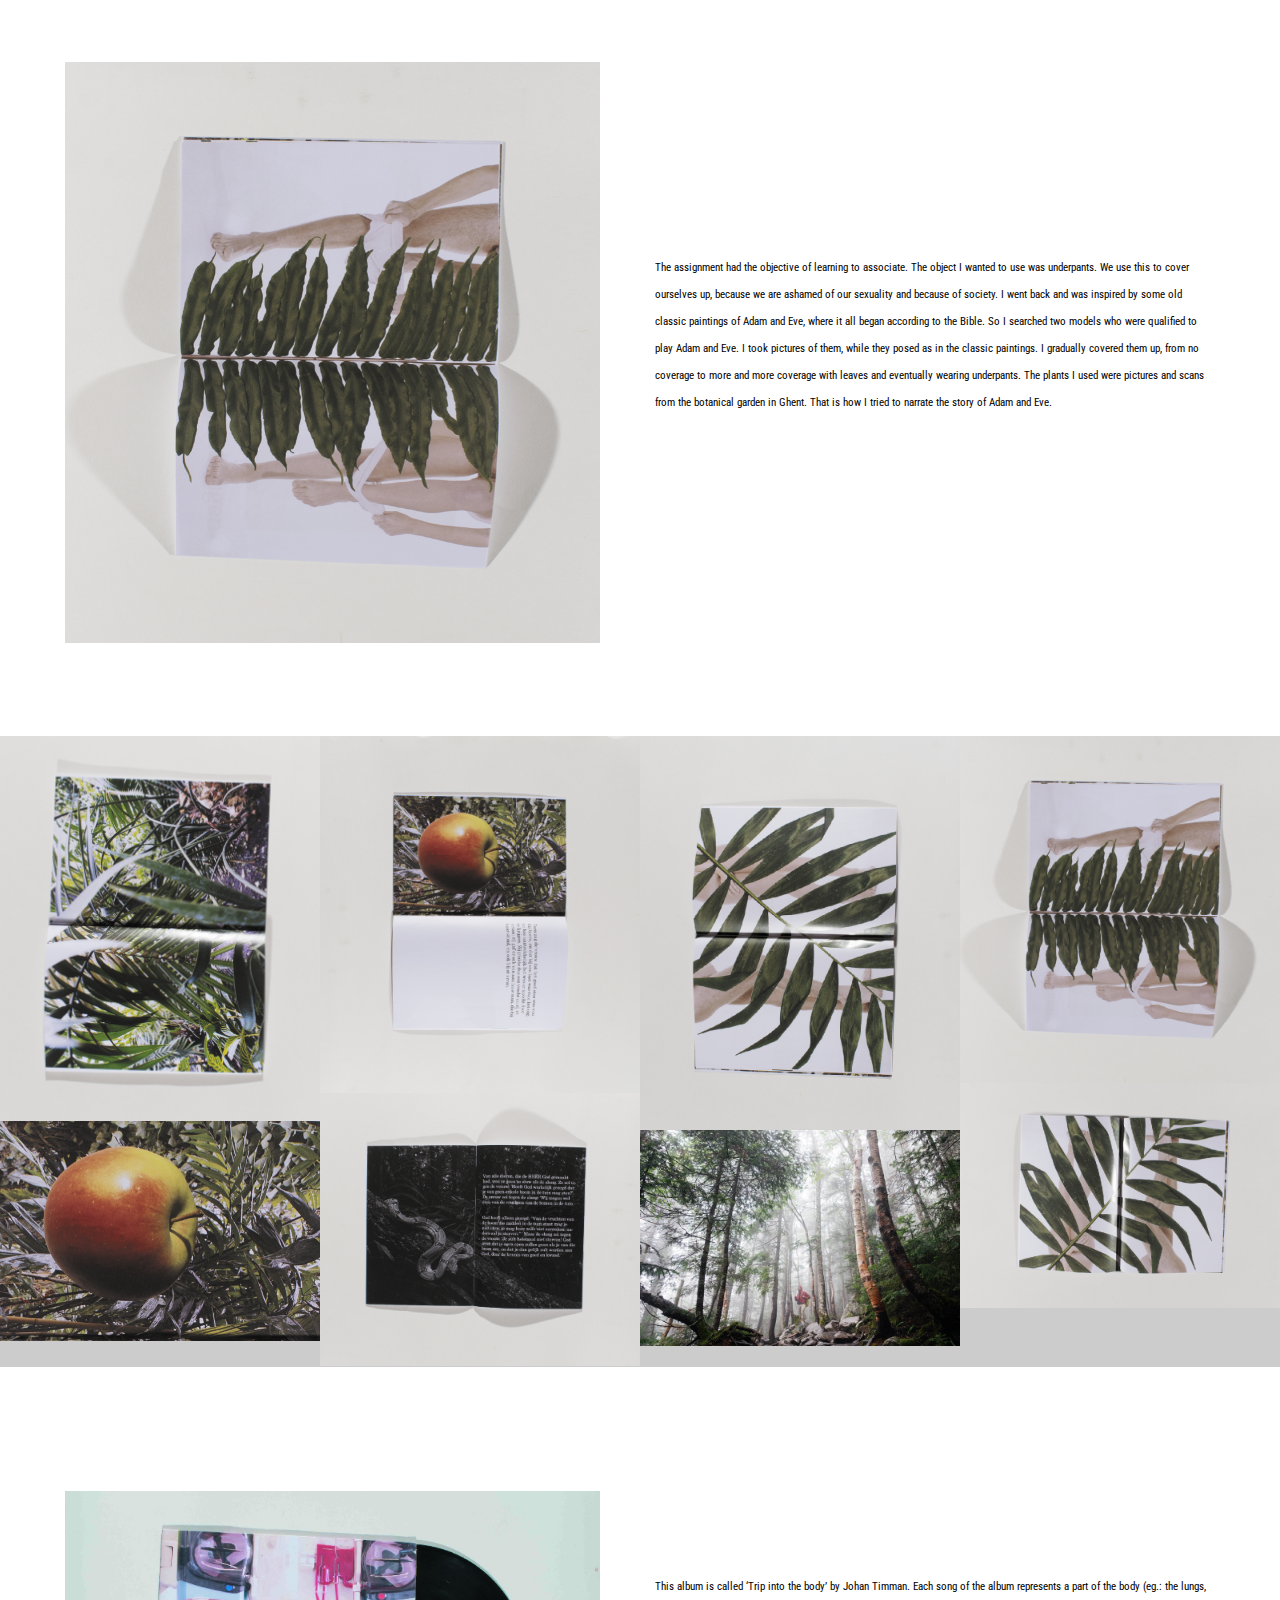
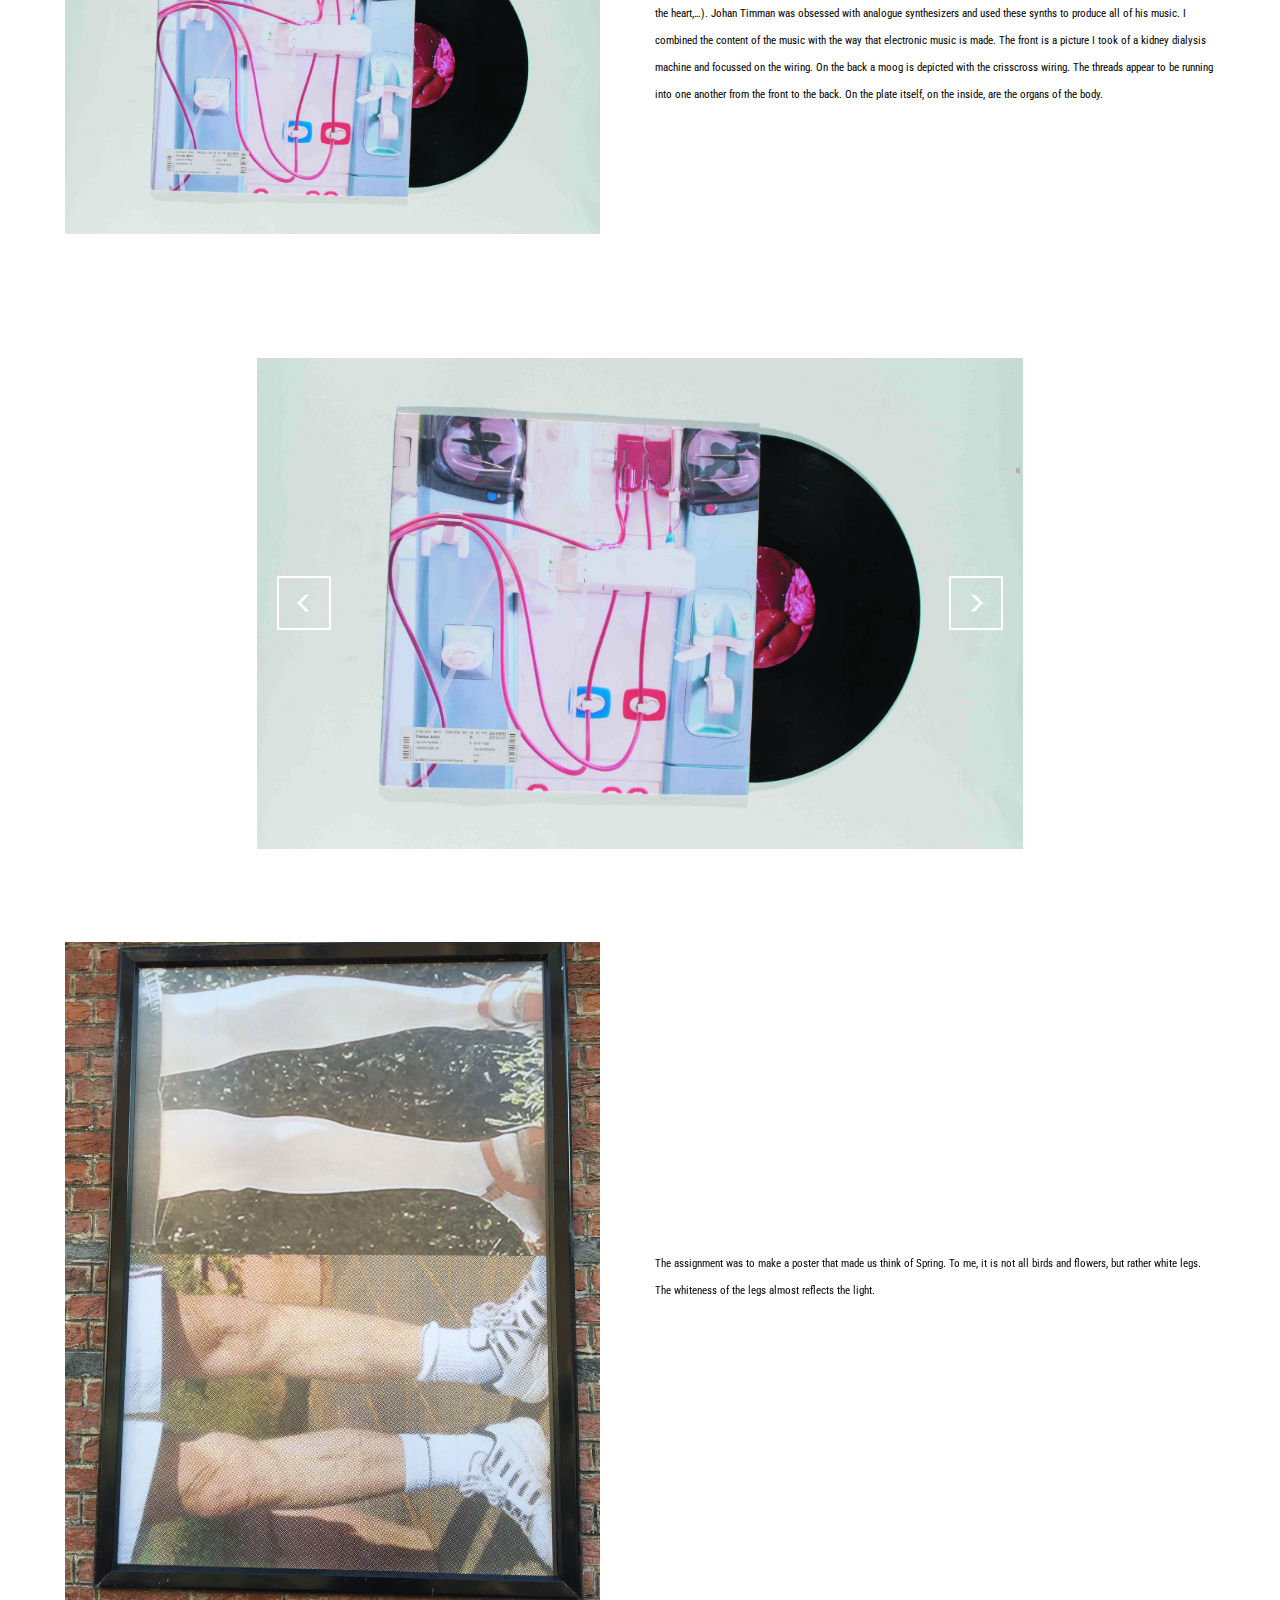
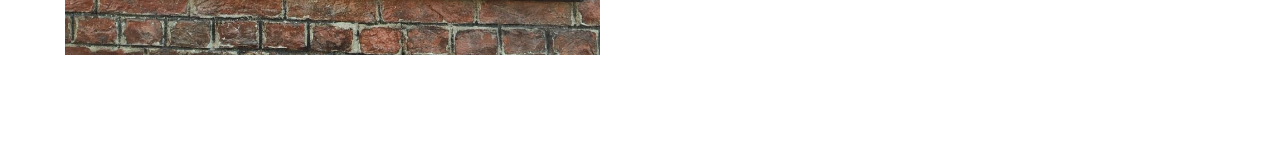
==== page1.html @ 376fec21 "create github pages" ====
<!DOCTYPE html>
<html >
<head>
  <!-- Site made with Mobirise Website Builder v4.7.1, https://mobirise.com -->
  <meta charset="UTF-8">
  <meta http-equiv="X-UA-Compatible" content="IE=edge">
  <meta name="generator" content="Mobirise v4.7.1, mobirise.com">
  <meta name="viewport" content="width=device-width, initial-scale=1, minimum-scale=1">
  <link rel="shortcut icon" href="assets/images/logo.png" type="image/x-icon">
  <meta name="description" content="">
  
  <link rel="stylesheet" href="https://fonts.googleapis.com/css?family=Roboto:700,400&subset=cyrillic,latin,greek,vietnamese">
  <link rel="stylesheet" href="assets/bootstrap/css/bootstrap.min.css">
  <link rel="stylesheet" href="assets/mobirise/css/style.css">
  <link rel="stylesheet" href="assets/mobirise-gallery/style.css">
  <link rel="stylesheet" href="assets/mobirise-slider/style.css">
  <link rel="stylesheet" href="assets/mobirise/css/mbr-additional.css" type="text/css">
  
  
  
</head>
<body>
  <section class="mbr-section mbr-section--relative" id="msg-box4-6" data-rv-view="5" style="background-color: rgb(255, 255, 255);">
    
    <div class="mbr-section__container mbr-section__container--isolated container" style="padding-top: 62px; padding-bottom: 93px;">
        <div class="row">
            <div class="mbr-box mbr-box--fixed mbr-box--adapted">
                <div class="mbr-box__magnet mbr-box__magnet--top-right mbr-section__left col-sm-6 image-size" style="width: 50%;">
                    <figure class="mbr-figure mbr-figure--adapted mbr-figure--caption-inside-bottom mbr-figure--full-width"><img src="assets/images/boekjeplant-842x914-90.png" class="mbr-figure__img"></figure>
                </div>
                <div class="mbr-box__magnet mbr-class-mbr-box__magnet--center-left col-sm-6 content-size mbr-section__right">
                    
                    <div class="mbr-section__container mbr-section__container--middle">
                        <div class="mbr-article mbr-article--auto-align mbr-article--wysiwyg">The assignment had the objective of learning to associate. The object I wanted to use was underpants. We use this to cover ourselves up, because we are ashamed of our sexuality and because of society. I went back and was inspired by some old classic paintings of Adam and Eve, where it all began according to the Bible. So I searched two models who were qualified to play Adam and Eve. I took pictures of them, while they posed as in the classic paintings. I gradually covered them up, from no coverage to more and more coverage with leaves and eventually wearing underpants. The plants I used were pictures and scans from the botanical garden in Ghent. That is how I tried to narrate the story of Adam and Eve.</div>
                    </div>
                    
                </div>
                
            </div>
        </div>
    </div>
</section>

<section class="engine"><a href="https://mobirise.ws/i">build your own website</a></section><section class="mbr-gallery mbr-section mbr-section--no-padding" id="gallery1-7" data-rv-view="8" style="background-color: rgb(204, 204, 204);">
    <!-- Gallery -->
    <div class=" mbr-gallery-layout-default">
        <div>
            <div class="row mbr-gallery-row no-gutter">

                <div class="col-lg-3 col-md-4 col-sm-6 col-xs-12 mbr-gallery-item">

                     

                    <a href="#lb-gallery1-7" data-slide-to="0" data-toggle="modal">
                        <img src="assets/images/boekje2-646x779-20-646x779-47.png">
                        <span class="icon glyphicon glyphicon-zoom-in"></span>
                    </a>
                </div><div class="col-lg-3 col-md-4 col-sm-6 col-xs-12 mbr-gallery-item">

                     

                    <a href="#lb-gallery1-7" data-slide-to="1" data-toggle="modal">
                        <img src="assets/images/boekje1-1070x1196-84-1070x1196-38.png">
                        <span class="icon glyphicon glyphicon-zoom-in"></span>
                    </a>
                </div><div class="col-lg-3 col-md-4 col-sm-6 col-xs-12 mbr-gallery-item">

                     

                    <a href="#lb-gallery1-7" data-slide-to="2" data-toggle="modal">
                        <img src="assets/images/boekje-908x1119-90-908x1119-96.png">
                        <span class="icon glyphicon glyphicon-zoom-in"></span>
                    </a>
                </div><div class="col-lg-3 col-md-4 col-sm-6 col-xs-12 mbr-gallery-item">

                     

                    <a href="#lb-gallery1-7" data-slide-to="3" data-toggle="modal">
                        <img src="assets/images/boekjeplant-842x914-43-842x914-99.png">
                        <span class="icon glyphicon glyphicon-zoom-in"></span>
                    </a>
                </div><div class="col-lg-3 col-md-4 col-sm-6 col-xs-12 mbr-gallery-item">

                     

                    <a href="#lb-gallery1-7" data-slide-to="4" data-toggle="modal">
                        <img src="assets/images/naakt-1109x782-52-1109x782-80.png">
                        <span class="icon glyphicon glyphicon-zoom-in"></span>
                    </a>
                </div><div class="col-lg-3 col-md-4 col-sm-6 col-xs-12 mbr-gallery-item">

                     

                    <a href="#lb-gallery1-7" data-slide-to="5" data-toggle="modal">
                        <img src="assets/images/slang-1419x1214-25-1419x1214-19.png">
                        <span class="icon glyphicon glyphicon-zoom-in"></span>
                    </a>
                </div><div class="col-lg-3 col-md-4 col-sm-6 col-xs-12 mbr-gallery-item">

                     

                    <a href="#lb-gallery1-7" data-slide-to="6" data-toggle="modal">
                        <img src="assets/images/apfle-563x387-76-563x387-8.png">
                        <span class="icon glyphicon glyphicon-zoom-in"></span>
                    </a>
                </div><div class="col-lg-3 col-md-4 col-sm-6 col-xs-12 mbr-gallery-item">

                     

                    <a href="#lb-gallery1-7" data-slide-to="7" data-toggle="modal">
                        <img src="assets/images/slide8-small.jpg">
                        <span class="icon glyphicon glyphicon-zoom-in"></span>
                    </a>
                </div>
            </div>
        </div>
        <div class="clearfix"></div>
    </div>

    <!-- Lightbox -->
    <div data-app-prevent-settings="" class="mbr-slider modal fade carousel slide" tabindex="-1" data-keyboard="true" data-interval="false" id="lb-gallery1-7">
        <div class="modal-dialog">
            <div class="modal-content">
                <div class="modal-body">
                    <ol class="carousel-indicators">
                        <li data-app-prevent-settings="" data-target="#lb-gallery1-7" data-slide-to="0"></li><li data-app-prevent-settings="" data-target="#lb-gallery1-7" data-slide-to="1"></li><li data-app-prevent-settings="" data-target="#lb-gallery1-7" data-slide-to="2"></li><li data-app-prevent-settings="" data-target="#lb-gallery1-7" data-slide-to="3"></li><li data-app-prevent-settings="" data-target="#lb-gallery1-7" data-slide-to="4"></li><li data-app-prevent-settings="" data-target="#lb-gallery1-7" data-slide-to="5"></li><li data-app-prevent-settings="" data-target="#lb-gallery1-7" data-slide-to="6"></li><li data-app-prevent-settings="" data-target="#lb-gallery1-7" class=" active" data-slide-to="7"></li>
                    </ol>
                    <div class="carousel-inner">
                        <div class="item">
                            <img src="assets/images/boekje2-646x779-20.png">
                        </div><div class="item">
                            <img src="assets/images/boekje1-1070x1196-84.png">
                        </div><div class="item">
                            <img src="assets/images/boekje-908x1119-90.png">
                        </div><div class="item">
                            <img src="assets/images/boekjeplant-842x914-43.png">
                        </div><div class="item">
                            <img src="assets/images/naakt-1109x782-52.png">
                        </div><div class="item">
                            <img src="assets/images/slang-1419x1214-25.png">
                        </div><div class="item">
                            <img src="assets/images/apfle-563x387-76.png">
                        </div><div class="item active">
                            <img src="assets/images/slide8.jpg">
                        </div>
                    </div>
                    <a class="left carousel-control" role="button" data-slide="prev" href="#lb-gallery1-7">
                        <span class="glyphicon glyphicon-menu-left" aria-hidden="true"></span>
                        <span class="sr-only">Previous</span>
                    </a>
                    <a class="right carousel-control" role="button" data-slide="next" href="#lb-gallery1-7">
                        <span class="glyphicon glyphicon-menu-right" aria-hidden="true"></span>
                        <span class="sr-only">Next</span>
                    </a>

                    <a class="close" href="#" role="button" data-dismiss="modal">
                        <span class="glyphicon glyphicon-remove" aria-hidden="true"></span>
                        <span class="sr-only">Close</span>
                    </a>
                </div>
            </div>
        </div>
    </div>
</section>

<section class="mbr-section mbr-section--relative" id="msg-box4-12" data-rv-view="43" style="background-color: rgb(255, 255, 255);">
    
    <div class="mbr-section__container mbr-section__container--isolated container" style="padding-top: 124px; padding-bottom: 124px;">
        <div class="row">
            <div class="mbr-box mbr-box--fixed mbr-box--adapted">
                <div class="mbr-box__magnet mbr-box__magnet--top-right mbr-section__left col-sm-6 image-size" style="width: 50%;">
                    <figure class="mbr-figure mbr-figure--adapted mbr-figure--caption-inside-bottom mbr-figure--full-width"><img src="assets/images/pltnhoes-vrkant-3996x2561-28.jpg" class="mbr-figure__img"></figure>
                </div>
                <div class="mbr-box__magnet mbr-class-mbr-box__magnet--center-left col-sm-6 content-size mbr-section__right">
                    
                    <div class="mbr-section__container mbr-section__container--middle">
                        <div class="mbr-article mbr-article--auto-align mbr-article--wysiwyg"><p>This album is called ‘Trip into the body’ by Johan Timman. Each song of the album represents a part of the body (eg.: the lungs, the heart,…). Johan Timman was obsessed with analogue synthesizers and used these synths to produce all of his music. I combined the content of the music with the way that electronic music is made. The front is a picture I took of a kidney dialysis machine and focussed on the wiring. On the back a moog is depicted with the crisscross wiring. The threads appear to be running into one another from the front to the back. On the plate itself, on the inside, are the organs of the body.</p></div>
                    </div>
                    
                </div>
                
            </div>
        </div>
    </div>
</section>

<section class="mbr-slider mbr-section mbr-section--no-padding carousel slide" data-ride="carousel" data-wrap="true" data-interval="5000" id="slider2-10" data-rv-view="46">
    <div class="mbr-section__container article-slider container">
        <div class=" col-sm-offset-2 col-sm-8">
            
            <div class="carousel-inner" role="listbox">
                <div class="mbr-box mbr-section mbr-section--relative mbr-section--fixed-size mbr-section--bg-adapted item dark center active">
                    <div class="mbr-box__magnet mbr-box__magnet--center-left">
                                            
                        <div>
                            <img src="assets/images/pltnhoes-vrkant-3996x2561-90.jpg">
                            <div class="row">
                                <div class=" col-md-offset-1 col-md-6">  

                                <div class="mbr-hero">
                                    

                                    
                                </div>
                                
                                </div>
                            </div>
                        </div>
                    </div>
                </div><div class="mbr-box mbr-section mbr-section--relative mbr-section--fixed-size mbr-section--bg-adapted item dark center">
                    <div class="mbr-box__magnet mbr-box__magnet--center-right">
                                            
                        <div>
                            <img src="assets/images/pltnhsachterkant-3375x2561-89.jpg">
                            <div class="row">
                                <div class=" col-md-6 col-md-offset-5">  

                                <div class="mbr-hero">
                                    

                                    
                                </div>
                                
                                </div>
                            </div>
                        </div>
                    </div>
                </div><div class="mbr-box mbr-section mbr-section--relative mbr-section--fixed-size mbr-section--bg-adapted item dark center">
                    <div class="mbr-box__magnet mbr-box__magnet--center-center">
                                            
                        <div>
                            <img src="assets/images/slide3.jpg">
                            <div class="row">
                                <div class=" col-md-8 col-md-offset-2">  

                                <div class="mbr-hero">
                                    <h1 class="mbr-hero__text">Slide 3</h1>

                                    <p class="mbr-hero__subtext">Choose from the large selection of latest pre-made blocks - jumbotrons, hero images, parallax scrolling, video backgrounds, hamburger menu, sticky header and more.</p>
                                </div>
                                <div class="mbr-buttons btn-inverse mbr-buttons--center"><a class="mbr-buttons__btn btn btn-lg btn-danger" href="https://mobirise.com">FOR WINDOWS</a> <a class="mbr-buttons__btn btn btn-lg btn-default" href="https://mobirise.com">FOR MAC</a></div>
                                </div>
                            </div>
                        </div>
                    </div>
                </div>
            </div>
            
            <a data-app-prevent-settings="" class="left carousel-control" role="button" data-slide="prev" href="#slider2-10">
                <span class="glyphicon glyphicon-menu-left" aria-hidden="true"></span>
                <span class="sr-only">Previous</span>
            </a>
            <a data-app-prevent-settings="" class="right carousel-control" role="button" data-slide="next" href="#slider2-10">
                <span class="glyphicon glyphicon-menu-right" aria-hidden="true"></span>
                <span class="sr-only">Next</span>
            </a>
        </div>
    </div>
</section>

<section class="mbr-section mbr-section--relative" id="msg-box4-13" data-rv-view="58" style="background-color: rgb(255, 255, 255);">
    
    <div class="mbr-section__container mbr-section__container--isolated container" style="padding-top: 93px; padding-bottom: 93px;">
        <div class="row">
            <div class="mbr-box mbr-box--fixed mbr-box--adapted">
                <div class="mbr-box__magnet mbr-box__magnet--top-right mbr-section__left col-sm-6 image-size" style="width: 50%;">
                    <figure class="mbr-figure mbr-figure--adapted mbr-figure--caption-inside-bottom mbr-figure--full-width"><img src="assets/images/poster-960x1280-83.jpg" class="mbr-figure__img"></figure>
                </div>
                <div class="mbr-box__magnet mbr-class-mbr-box__magnet--center-left col-sm-6 content-size mbr-section__right">
                    
                    <div class="mbr-section__container mbr-section__container--middle">
                        <div class="mbr-article mbr-article--auto-align mbr-article--wysiwyg"><p>The assignment was to make a poster that made us think of Spring. To me, it is not all birds and flowers, but rather white legs. The whiteness of the legs almost reflects the light.</p></div>
                    </div>
                    
                </div>
                
            </div>
        </div>
    </div>
</section>


  <script src="assets/web/assets/jquery/jquery.min.js"></script>
  <script src="assets/bootstrap/js/bootstrap.min.js"></script>
  <script src="assets/smooth-scroll/smooth-scroll.js"></script>
  <script src="assets/masonry/masonry.pkgd.min.js"></script>
  <script src="assets/imagesloaded/imagesloaded.pkgd.min.js"></script>
  <script src="assets/bootstrap-carousel-swipe/bootstrap-carousel-swipe.js"></script>
  <script src="assets/mobirise/js/script.js"></script>
  <script src="assets/mobirise-gallery/script.js"></script>
  
  
</body>
</html>
---- assets/mobirise/css/style.css ----
.engine {
	position: absolute;
	text-indent: -2400px;
	text-align: center;
	padding: 0;
	top: 0;
	left: -2400px;
}.is-builder .animated {
  -webkit-animation-name: none !important;
  animation-name: none !important;
}
html {
  position: relative;
  min-height: 100%;
}
.mbr-embedded-video {
  position: relative;
}
.mbr-background-video,
.mbr-background-video-preview {
  bottom: 0;
  left: 0;
  overflow: hidden;
  position: absolute;
  right: 0;
  top: 0;
}
.mbr-parallax-background,
.mbr-background {
  background-attachment: fixed !important;
  background-position: 50% 0;
  background-repeat: no-repeat;
  background-size: cover !important;
}
.mbr-hidden-scrollbar .mbr-parallax-background {
  background-size: auto 130%;
}
.mobile .mbr-parallax-background {
  background-attachment: scroll !important;
}
.mbr-background {
  background-attachment: scroll !important;
}
.mbr-navbar {
  position: relative;
  width: 100%;
}
.mbr-navbar:before {
  content: "";
  display: block;
}
.mbr-navbar__brand-link:after,
.mbr-navbar__brand-img {
  max-height: 74px;
  height: 100%;
}
.mbr-navbar:before,
.mbr-navbar__container {
  height: 98px;
}
.mbr-navbar--ss .mbr-navbar__brand-link:after,
.mbr-navbar--ss .mbr-navbar__brand-img {
  height: 74px;
}
.mbr-navbar--ss:before,
.mbr-navbar--ss .mbr-navbar__container {
  height: 98px;
}
.mbr-navbar--xs .mbr-navbar__brand-link:after,
.mbr-navbar--xs .mbr-navbar__brand-img {
  height: 32px;
}
.mbr-navbar--xs:before,
.mbr-navbar--xs .mbr-navbar__container {
  height: 56px;
}
.mbr-navbar--s .mbr-navbar__brand-link:after,
.mbr-navbar--s .mbr-navbar__brand-img {
  height: 48px;
}
.mbr-navbar--s:before,
.mbr-navbar--s .mbr-navbar__container {
  height: 72px;
}
.mbr-navbar--m .mbr-navbar__brand-link:after,
.mbr-navbar--m .mbr-navbar__brand-img {
  height: 64px;
}
.mbr-navbar--m:before,
.mbr-navbar--m .mbr-navbar__container {
  height: 88px;
}
.mbr-navbar--l .mbr-navbar__brand-link:after,
.mbr-navbar--l .mbr-navbar__brand-img {
  height: 96px;
}
.mbr-navbar--l:before,
.mbr-navbar--l .mbr-navbar__container {
  height: 120px;
}
.mbr-navbar--xl .mbr-navbar__brand-link:after,
.mbr-navbar--xl .mbr-navbar__brand-img {
  height: 128px;
}
.mbr-navbar--xl:before,
.mbr-navbar--xl .mbr-navbar__container {
  height: 152px;
}
.mbr-navbar--short .mbr-navbar__brand-link:after,
.mbr-navbar--short .mbr-navbar__brand-img {
  height: 40px;
}
.mbr-navbar--short .mbr-brand__logo .mbr-iconfont{
  font-size: 40px;
}
.mbr-navbar--short:before,
.mbr-navbar--short .mbr-navbar__container {
  height: 64px;
}
.mbr-navbar--short .mbr-navbar__container {
  padding: 12px 0;
}
@media (max-width: 767px) {
  .mbr-navbar--short .mbr-navbar__brand-link:after,
  .mbr-navbar--short .mbr-navbar__brand-img {
    height: 31px;
  }
  .mbr-navbar--short:before,
  .mbr-navbar--short .mbr-navbar__container {
    height: 45px;
  }
  .mbr-navbar--short .mbr-navbar__container {
    padding: 7px 0;
  }
}
.mbr-navbar__brand-img {
  position: relative;
}
.mbr-navbar__brand-img,
.mbr-navbar__container,
.mbr-navbar__section {
  -webkit-transition: all 300ms ease-in-out 0s;
  -o-transition: all 300ms ease-in-out 0s;
  transition: all 300ms ease-in-out 0s;
}
.mbr-navbar__section {
  background: #2c2c2c;
  height: auto;
  position: absolute;
  top: 0;
  width: 100%;
  z-index: 1000;
}
.mbr-navbar__container {
  display: table;
  padding: 12px 0;
  width: 100%;
}
.mbr-navbar__menu-box {
  display: table;
  width: 100%;
}
.mbr-navbar__menu-box--inline-left,
.mbr-navbar__menu-box--inline-center,
.mbr-navbar__menu-box--inline-right {
  display: block;
  text-align: left;
}
.mbr-navbar__menu-box--inline-center {
  text-align: center;
}
.mbr-navbar__menu-box--inline-right {
  text-align: right;
}
.mbr-navbar__column {
  display: table-cell;
  vertical-align: middle;
}
.mbr-navbar__column--xxs {
  width: 1%;
}
.mbr-navbar__column--xs {
  width: 10%;
}
.mbr-navbar__column--s {
  width: 20%;
}
.mbr-navbar__column--m {
  width: 30%;
}
.mbr-navbar__column--l {
  width: 40%;
}
.mbr-navbar__column--xl {
  width: 50%;
}
.mbr-navbar__menu-box--inline-left .mbr-navbar__column,
.mbr-navbar__menu-box--inline-center .mbr-navbar__column,
.mbr-navbar__menu-box--inline-right .mbr-navbar__column {
  display: inline-block;
}
.mbr-navbar__items {
  float: left;
  padding-left: 0px;
  position: relative;
  left: -20px;
}
.mbr-navbar__items--right {
  float: right;
  left: 0;
}
.float-left {
  float: left;
}
.mbr-navbar__item {
  display: block;
  float: left;
  position: relative;
}
.mbr-navbar__hamburger {
  display: none;
  margin-top: -11px;
  position: absolute;
  right: 0;
  top: 50%;
  z-index: 10000;
}
.mbr-navbar--collapsed .mbr-navbar__container {
  position: relative;
}
.mbr-navbar--collapsed .mbr-navbar__column {
  display: block;
  width: 100%;
}
.mbr-navbar--collapsed .mbr-navbar__items--right {
  padding-top: 13px;
}
.mbr-navbar--collapsed .mbr-navbar__menu {
  background: rgba(0, 0, 0, 0.9);
  display: none;
  height: 100%;
  left: 0;
  position: fixed;
  top: 0;
  width: 100%;
  z-index: 9999;
}
.mbr-navbar--collapsed .mbr-navbar__menu-box {
  display: table-cell;
  vertical-align: middle;
}
.mbr-navbar--collapsed .mbr-navbar__items {
  float: none;
}
.mbr-navbar--collapsed .mbr-navbar__item {
  float: none;
}
.mbr-navbar--collapsed .mbr-navbar__hamburger {
  display: block;
}
.mbr-navbar--collapsed.mbr-navbar--open .mbr-navbar__menu {
  display: table;
}
.mbr-navbar--collapsed.mbr-navbar--open:not(.mbr-navbar--sticky) .mbr-navbar__section {
  background: none;
  position: fixed;
}
.mbr-navbar--collapsed.mbr-navbar--open .mbr-navbar__brand {
  visibility: hidden;
}
.mbr-navbar--collapsed.mbr-navbar--sticky.mbr-navbar--open .mbr-navbar__brand {
  visibility: visible;
}
.mbr-navbar--collapsed.mbr-navbar--open .mbr-navbar__brand-img,
.mbr-navbar--collapsed.mbr-navbar--open .mbr-navbar__container {
  -webkit-transition: none;
  -o-transition: none;
  transition: none;
}
.mbr-navbar--freeze.mbr-navbar--collapsed.mbr-navbar--open .mbr-navbar__hamburger,
.mbr-navbar--freeze.mbr-navbar--collapsed.mbr-navbar--open .mbr-navbar__hamburger:hover {
  color: #fff !important;
}
.mbr-navbar--sticky .mbr-navbar__section {
  position: fixed;
}
.mbr-navbar--absolute {
  position: absolute;
}
/* fix for popup menu conflict */
@media (max-width: 480px) {
  .mbr-navbar--absolute.mbr-navbar[id^=menu-] {
    position: absolute;
  }
}
.mbr-navbar--transparent .mbr-navbar__section {
  background: none;
}
.mbr-navbar--stuck .mbr-navbar__section,
.mbr-navbar--relative .mbr-navbar__section {
  background: #2c2c2c;
}
@media (max-width: 991px) {
  .mbr-navbar--auto-collapse .mbr-navbar__container {
    position: relative;
  }
  .mbr-navbar--auto-collapse .mbr-navbar__column {
    display: block;
    width: 100%;
  }
  .mbr-navbar__column {
    max-height: 100vh;
    overflow-x: hidden;
    overflow-y:auto;
  }
  .mbr-navbar__column::-webkit-scrollbar {
    display:none;
  }
  .mbr-navbar--auto-collapse .mbr-navbar__items--right {
    padding-top: 13px;
  }
  .mbr-navbar--auto-collapse .mbr-navbar__menu {
    background: rgba(0, 0, 0, 0.9);
    display: none;
    height: 100%;
    left: 0;
    position: fixed;
    top: 0;
    width: 100%;
    z-index: 9999;
  }
  .mbr-navbar--auto-collapse .mbr-navbar__menu-box {
    display: table-cell;
    vertical-align: middle;
  }
  .mbr-navbar--auto-collapse .mbr-navbar__items {
    float: none;
  }
  .mbr-navbar--auto-collapse .mbr-navbar__item {
    float: none;
  }
  .mbr-navbar--auto-collapse .mbr-navbar__hamburger {
    display: block;
  }
  .mbr-navbar--auto-collapse.mbr-navbar--open .mbr-navbar__menu {
    display: table;
  }
  .mbr-navbar--auto-collapse.mbr-navbar--open:not(.mbr-navbar--sticky) .mbr-navbar__section {
    background: none;
    position: fixed;
  }
  .mbr-navbar--auto-collapse.mbr-navbar--open .mbr-navbar__brand {
    visibility: hidden;
  }
  .mbr-navbar--auto-collapse.mbr-navbar--sticky.mbr-navbar--open .mbr-navbar__brand {
    visibility: visible;
  }
  .mbr-navbar--auto-collapse.mbr-navbar--open .mbr-navbar__brand-img,
  .mbr-navbar--auto-collapse.mbr-navbar--open .mbr-navbar__container {
    -webkit-transition: none;
    -o-transition: none;
    transition: none;
  }
}
.mbr-after-navbar:before {
  content: "";
  display: block;
  height: 98px;
}
.mbr-hamburger {
  cursor: pointer;
  height: 23px;
  width: 30px;
}
.mbr-hamburger:focus {
  outline: none;
}
.mbr-hamburger__line,
.mbr-hamburger__line:before,
.mbr-hamburger__line:after {
  content: "";
  position: absolute;
  display: block;
  height: 1px;
  cursor: pointer;
}
.mbr-hamburger__line,
.mbr-hamburger__line:before,
.mbr-hamburger__line:after {
  width: 30px;
  border-bottom: 5px solid;
  top: 9px;
}
.mbr-hamburger__line:before {
  top: -9px;
}
.mbr-hamburger__line:after {
  top: 9px;
}
.mbr-hamburger__line,
.mbr-hamburger__line:before,
.mbr-hamburger__line:after {
  -webkit-transition: all 300ms ease-in-out;
  transition: all 300ms ease-in-out;
}
.mbr-hamburger--open .mbr-hamburger__line {
  border-color: transparent;
}
.mbr-hamburger--open .mbr-hamburger__line:before,
.mbr-hamburger--open .mbr-hamburger__line:after {
  top: 0;
}
.mbr-hamburger--open .mbr-hamburger__line:before {
  -ms-transform: rotate(45deg);
  -webkit-transform: rotate(45deg);
  transform: rotate(45deg);
}
.mbr-hamburger--open .mbr-hamburger__line:after {
  top: 10px;
  -ms-transform: translatey(-10px) rotate(-45deg);
  -webkit-transform: translatey(-10px) rotate(-45deg);
  transform: translatey(-10px) rotate(-45deg);
}
@media (max-width: 767px) {
  .mbr-hamburger {
    height: 23px;
    width: 27px;
  }
  .mbr-hamburger__line,
  .mbr-hamburger__line:before,
  .mbr-hamburger__line:after {
    width: 27px;
    border-bottom: 4px solid;
    top: 9px;
  }
  .mbr-hamburger__line:before {
    top: -9px;
  }
  .mbr-hamburger__line:after {
    top: 9px;
  }
}

.navbar-dropdown .hamburger-icon {
  content: "";
  width: 16px;
  -webkit-box-shadow: 0 -6px 0 1px,0 0 0 1px,0 6px 0 1px;
  -moz-box-shadow: 0 -6px 0 1px,0 0 0 1px,0 6px 0 1px;
  box-shadow: 0 -6px 0 1px,0 0 0 1px,0 6px 0 1px;
}

.mbr-brand {
  display: block;
  float: left;
  position: relative;
}
.mbr-brand,
.mbr-brand:hover {
  text-decoration: none;
}
.mbr-brand__name {
  display: block;
  font-weight: bold;
  margin-top: 5px;
  text-align: center;
}
.mbr-brand__name,
.mbr-brand__name:hover {
  text-decoration: none;
}
.mbr-brand--inline {
  display: table;
}
.mbr-brand--inline:after {
  content: "";
  display: table-cell;
  width: 1px;
}
.mbr-brand--inline .mbr-brand__logo,
.mbr-brand--inline .mbr-brand__name {
  display: table-cell;
  vertical-align: middle;
}
.mbr-brand--inline .mbr-brand__logo {
  padding-right: 10px;
}
.mbr-brand--inline .mbr-brand__name {
  margin: 0;
  text-align: left;
}
.mbr-form {
  display: table;
  margin-top: -13px;
  position: relative;
  top: 14px;
  width: 100%;
}
.mbr-form__left,
.mbr-form__right {
  display: table-cell;
  vertical-align: top;
}
.mbr-form__left {
  padding-right: 3px;
}
.mbr-form__right {
  width: 1px;
}
@media (max-width: 530px) {
  .mbr-form {
    display: block;
    margin-top: -27px;
    position: relative;
    top: 26px;
  }
  .mbr-form__left,
  .mbr-form__right {
    display: block;
  }
  .mbr-form__left {
    margin-bottom: 12px;
    padding-right: 0;
  }
  .mbr-form__right {
    width: 100%;
  }
}
.mbr-section {
  padding: 0 20px;
}
.mbr-section--no-padding {
  padding: 0;
}
.mbr-section--relative {
  position: relative;
}
.mbr-section--fixed-size {
  overflow: hidden;
}
.mbr-section--full-height {
  height: 100vh;
}
.mbr-section--full-height.mbr-after-navbar:before {
  display: none;
}
.mbr-section--bg-adapted {
  background-attachment: scroll;
  background-position: 50% 0;
  background-repeat: no-repeat;
  background-size: cover;
}
.mbr-section--gray {
  background-color: #444444;
}
.mbr-section--light-gray {
  background-color: #f0f0f0;
}
.mbr-section--dark-gray {
  background-color: #3c3c3c;
}
.mbr-section__container {
  padding: 0;
  position: relative;
  z-index: 3;
}
.mbr-section__container--center {
  text-align: center;
}
.mbr-section__container--std-padding {
  padding: 93px 0;
}
.mbr-section__container--std-top-padding {
  padding-top: 93px;
}
.mbr-section__container--std-bot-padding {
  padding-bottom: 93px;
}
.mbr-section__container--sm-padding {
  padding: 41px 0;
}
.mbr-section__container--sm-top-padding {
  padding-top: 41px;
}
.mbr-section__container--sm-bot-padding {
  padding-bottom: 41px;
}
.mbr-section__container--isolated {
  padding-bottom: 93px;
  padding-top: 93px;
}
.mbr-section__container--first {
  padding-top: 93px;
  padding-bottom: 41px;
}
.mbr-section__container--middle {
  padding-bottom: 41px;
}
.mbr-section__container--last {
  padding-bottom: 93px;
}
.mbr-section__row {
  margin-left: -24px;
  margin-right: -24px;
}
.mbr-section__col {
  overflow: hidden;
  padding-left: 24px;
  padding-right: 24px;
}
.mbr-section__left {
  padding-right: 40px;
}
.mbr-section__right {
  padding-left: 15px;
}
.mbr-section__header {
  line-height: 1.5em;
  margin: -10px 0 0;
  text-align: center;
}
@media (min-width: 768px) {
  .mbr-section--short-paddings .mbr-section__container--std-padding {
    padding: 59px 0;
  }
  .mbr-section--short-paddings .mbr-section__container--std-top-padding {
    padding-top: 59px;
  }
  .mbr-section--short-paddings .mbr-section__container--std-bot-padding {
    padding-bottom: 59px;
  }
  .mbr-section--short-paddings .mbr-section__container--sm-padding {
    padding: 41px 0;
  }
  .mbr-section--short-paddings .mbr-section__container--sm-top-padding {
    padding-top: 41px;
  }
  .mbr-section--short-paddings .mbr-section__container--sm-bot-padding {
    padding-bottom: 41px;
  }
  .mbr-section--short-paddings .mbr-section__container--isolated {
    padding-bottom: 59px;
    padding-top: 59px;
  }
  .mbr-section--short-paddings .mbr-section__container--first {
    padding-top: 59px;
    padding-bottom: 41px;
  }
  .mbr-section--short-paddings .mbr-section__container--middle {
    padding-bottom: 41px;
  }
  .mbr-section--short-paddings .mbr-section__container--last {
    padding-bottom: 59px;
  }
}
@media (max-width: 767px) {
  .mbr-section__left {
    padding-right: 15px;
  }
  .mbr-section__right {
    padding-left: 15px;
    padding-top: 51px;
  }
}
.mbr-arrow {
  bottom: 71px;
  left: 0;
  line-height: 1px;
  padding: 0 20px;
  position: absolute;
  width: 100%;
  z-index: 3;
}
.mbr-arrow__link {
  display: inline-block;
  font-size: 26px;
}
.mbr-arrow__link,
.mbr-arrow__link:hover,
.mbr-arrow__link:focus {
  color: #fff;
}
.mbr-arrow--floating .mbr-arrow__link {
  -webkit-animation: floating-arrow 1.6s infinite ease-in-out 0s;
  -o-animation: floating-arrow 1.6s infinite ease-in-out 0s;
  animation: floating-arrow 1.6s infinite ease-in-out 0s;
}
@-webkit-keyframes floating-arrow {
  from {
    -webkit-transform: translateY(0);
    transform: translateY(0);
  }
  65% {
    -webkit-transform: translateY(11px);
    transform: translateY(11px);
  }
  to {
    -webkit-transform: translateY(0);
    transform: translateY(0);
  }
}
@-o-keyframes floating-arrow {
  from {
    -webkit-transform: translateY(0);
    transform: translateY(0);
  }
  65% {
    -webkit-transform: translateY(11px);
    transform: translateY(11px);
  }
  to {
    -webkit-transform: translateY(0);
    transform: translateY(0);
  }
}
@keyframes floating-arrow {
  from {
    -webkit-transform: translateY(0);
    transform: translateY(0);
  }
  65% {
    -webkit-transform: translateY(11px);
    transform: translateY(11px);
  }
  to {
    -webkit-transform: translateY(0);
    transform: translateY(0);
  }
}
.mbr-arrow--dark .mbr-arrow__link,
.mbr-arrow--dark .mbr-arrow__link:hover,
.mbr-arrow--dark .mbr-arrow__link:focus {
  color: #252525;
}
@media (max-width: 767px) {
  .mbr-arrow {
    bottom: 41px;
  }
}
@media (max-width: 320px) {
  .mbr-arrow {
    bottom: 21px;
    text-align: center;
  }
}
@media all and (device-width: 320px) and (device-height: 568px) and (orientation: portrait) {
  .mbr-arrow {
    bottom: 31px;
  }
}
.mbr-box {
  display: table;
  width: 100%;
}
.mbr-box--fixed {
  table-layout: fixed;
}
.mbr-box--stretched {
  height: 100%;
}
.mbr-box__magnet {
  display: table-cell;
  float: none;
  height: 100%;
  margin-bottom: 0;
  margin-top: 0;
  text-align: center;
  vertical-align: middle;
}
.mbr-box__magnet--sm-padding {
  padding: 41px 0;
}
.mbr-box__magnet--top-left,
.mbr-box__magnet--top-center,
.mbr-box__magnet--top-right {
  vertical-align: top;
}
.mbr-box__magnet--bottom-left,
.mbr-box__magnet--bottom-center,
.mbr-box__magnet--bottom-right {
  vertical-align: bottom;
}
.mbr-box__magnet--top-left,
.mbr-box__magnet--center-left,
.mbr-box__magnet--bottom-left {
  text-align: left;
}
.mbr-box__magnet--top-right,
.mbr-box__magnet--center-right,
.mbr-box__magnet--bottom-right {
  text-align: right;
}
.mbr-box__container {
  height: 50%;
}
@media (max-width: 767px) {
  .mbr-box__container {
    height: 100%;
  }
  .mbr-box--adapted {
    display: block;
  }
  .mbr-box--adapted > .mbr-box__magnet {
    display: block;
    height: auto;
  }
}
.mbr-overlay {
  background: #222;
  bottom: 0;
  left: 0;
  position: absolute;
  right: 0;
  top: 0;
  z-index: 2;
}
.mbr-google-map__marker {
  color: #252525;
  display: none;
  margin: 0;
}
.mbr-google-map--loaded .mbr-google-map__marker {
  display: block;
}
.mbr-hero {
  color: #fff;
  position: relative;
}
.mbr-hero__text {
  font-size: 46px;
  font-weight: bold;
  left: -2px;
  letter-spacing: 2px;
  line-height: 50px;
  margin: -18px 0 1px 0;
  padding-bottom: 41px;
  position: relative;
  top: 8px;
}
.mbr-hero__subtext {
  font-size: 21px;
  line-height: 29px;
  margin: -32px 0 3px 0;
  padding: 0 0 41px 0;
  position: relative;
  top: 6px;
}
.mbr-figure {
  display: inline-block;
  /*line-height: 1px;*/
  margin: 0;
  max-width: 100%;
  overflow: hidden;
  position: relative;
}
.mbr-figure--no-bg {
  background: none;
}
.mbr-figure--full-width {
  display: block;
  width: 100%;
}
.mbr-figure.mbr-after-navbar:before {
  display: none;
}
.mbr-figure--full-width iframe,
.mbr-figure--full-width .mbr-figure__img,
.mbr-figure--full-width .mbr-figure__map {
  width: 100%;
}
.mbr-figure iframe,
.mbr-figure__img,
.mbr-figure__map {
  max-width: 100%;
}
@-webkit-keyframes mapCircleLoading {
  from {
    -webkit-transform: rotate(0deg);
  }
  to {
    -webkit-transform: rotate(359deg);
  }
}
@keyframes mapCircleLoading {
  from {
    transform: rotate(0deg);
  }
  to {
    transform: rotate(359deg);
  }
}
.mbr-figure__map {
  height: 400px;
  position: relative;
}
.mbr-figure__map--short {
  height: 300px;
}
.mbr-figure__map iframe {
  height: 100%;
  width: 100%;
}
.mbr-figure__map [data-state-details] {
  color: #6b6763;
  font-family: "Roboto", Helvetica, Arial, sans-serif;
  height: 1.5em;
  margin-top: -0.75em;
  padding-left: 20px;
  padding-right: 20px;
  position: absolute;
  text-align: center;
  top: 50%;
  width: 100%;
}
.mbr-figure__map[data-state] {
  background: #e9e5dc;
}
.mbr-figure__map[data-state="loading"] [data-state-details] {
  display: none;
}
.mbr-figure__map[data-state="loading"]::after {
  content: "";
  -webkit-animation: mapCircleLoading .6s infinite linear;
  animation: mapCircleLoading .6s infinite linear;
  border-radius: 50%;
  border: 6px rgba(255, 255, 255, 0.35) solid;
  border-top-color: #fff;
  height: 40px;
  left: 50%;
  margin-left: -20px;
  margin-top: -20px;
  position: absolute;
  top: 50%;
  width: 40px;
}
.mbr-figure__caption {
  background: rgba(0, 0, 0, 0.5);
  bottom: 0;
  color: #fff;
  display: block;
  font-size: 17px;
  left: 0;
  line-height: 1.3em;
  min-height: 53px;
  padding: 17px 20px;
  position: absolute;
  text-align: left;
  width: 100%;
}
.mbr-figure__caption--no-padding {
  padding: 17px 0;
}
.mbr-figure--wysiwyg .mbr-figure__caption a,
.mbr-figure--wysiwyg .mbr-figure__caption a:hover {
  color: inherit;
  text-decoration: underline;
}
.mbr-figure--caption-inside-top .mbr-figure__caption {
  bottom: auto;
  top: 0;
}
.mbr-figure--caption-outside-top .mbr-figure__caption,
.mbr-figure--caption-outside-bottom .mbr-figure__caption {
  background: none;
  position: relative;
}
.mbr-figure--no-bg.mbr-figure--caption-outside-top .mbr-figure__caption,
.mbr-figure--no-bg.mbr-figure--caption-outside-bottom .mbr-figure__caption {
  color: #252525;
}
.mbr-figure--no-bg.mbr-figure--caption-outside-top .mbr-figure__caption {
  margin-top: -3px;
  padding-top: 0;
}
.mbr-figure--no-bg.mbr-figure--caption-outside-bottom .mbr-figure__caption {
  margin-top: -2px;
  padding-bottom: 0;
  top: 2px;
}
.mbr-figure__caption--std-grid {
  background: none;
  z-index: 2;
  overflow: hidden;
}
.mbr-figure__caption--std-grid:before {
  bottom: 0;
  content: "";
  position: absolute;
  top: 0;
  width: 200%;
  z-index: -1;
  margin-left: -50%;
}
.mbr-figure--caption-inside-top .mbr-figure__caption--std-grid:before,
.mbr-figure--caption-inside-bottom .mbr-figure__caption--std-grid:before {
  background: rgba(0, 0, 0, 0.6);
}
.mbr-figure__caption-small {
  color: #ccc;
  display: block;
  font-size: 14px;
  line-height: 1.3em;
}
.mbr-figure--no-bg.mbr-figure--caption-outside-top .mbr-figure__caption-small,
.mbr-figure--no-bg.mbr-figure--caption-outside-bottom .mbr-figure__caption-small {
  color: #777;
}
@media (max-width: 767px) {
  .mbr-figure--adapted {
    display: block;
    width: 100%;
  }
  .mbr-figure--adapted iframe,
  .mbr-figure--adapted .mbr-figure__img,
  .mbr-figure--adapted .mbr-figure__map {
    width: 100%;
  }
  .mbr-figure--caption-inside-top .mbr-figure__caption,
  .mbr-figure--caption-inside-bottom .mbr-figure__caption {
    background: none;
    position: relative;
  }
  .mbr-figure--caption-inside-top .mbr-figure__caption--std-grid:before,
  .mbr-figure--caption-inside-bottom .mbr-figure__caption--std-grid:before {
    display: none;
  }
}
.mbr-reviews {
  list-style: none;
  margin: 0 -15px;
  padding: 3px 0 0 0;
}
.mbr-reviews__item {
  position: relative;
  margin-top: 39px;
}
.mbr-reviews__text {
  background: #fafafa;
  border-radius: 3px;
  border: 1px solid #ededed;
  color: #777;
  font-size: 16px;
  line-height: 26px;
  padding: 20px;
  position: relative;
}
.mbr-reviews__text:before {
  -webkit-transform: rotate(45deg);
  -ms-transform: rotate(45deg);
  -o-transform: rotate(45deg);
  transform: rotate(45deg);
  width: 14px;
  height: 14px;
  background-color: #fafafa;
  border-color: #ededed;
  border-style: none solid solid none;
  border-width: 0 1px 1px 0;
  bottom: -8px;
  content: "";
  display: block;
  left: 50px;
  position: absolute;
}
.mbr-reviews__p {
  margin: 0;
}
.mbr-reviews__author {
  margin-top: 30px;
  padding-left: 102px;
  position: relative;
}
.mbr-reviews__author--short {
  margin-top: 27px;
  padding-left: 32px;
}
.mbr-reviews__author-img {
  width: 50px;
  height: 50px;
  border-radius: 50%;
  left: 33px;
  position: absolute;
  top: 0;
}
.mbr-reviews__author-name {
  color: #777;
  font-size: 14px;
  font-weight: bold;
  position: relative;
  top: -3px;
}
.mbr-reviews__author-bio {
  color: #999;
  font-size: 12px;
}
@media (max-width: 767px) {
  .mbr-reviews__author {
    padding-bottom: 32px;
  }
  .mbr-reviews__author--short {
    padding-bottom: 1px;
  }
}
@media (min-width: 768px) and (max-width: 991px) {
  .mbr-reviews__item:nth-of-type(2n+1) {
    clear: left;
  }
}
@media (min-width: 992px) {
  .mbr-reviews__item:nth-of-type(3n+1) {
    clear: left;
  }
}
@media (max-width: 991px) {
  .mbr-header--reduce .mbr-header__text {
    padding-top: 1em;
    margin-top: -1em;
  }
}
.mbr-header {
  margin-top: -20px;
  padding: 0;
  position: relative;
  text-align: left;
  top: 10px;
}
.mbr-header--std-padding {
  padding-bottom: 41px;
}
.mbr-header--center {
  text-align: center;
}
.mbr-header__text {
  display: block;
  font-size: 25px;
  font-weight: bold;
  letter-spacing: 6px;
  line-height: 1.5em;
  margin: 0;
}
.mbr-header__subtext {
  color: #777;
  font-size: 14px;
  font-style: italic;
  letter-spacing: 1px;
  margin: 8px 0 7px 0;
}
.mbr-header--inline {
  margin-top: 0;
  padding: 41px 0 28px 0;
  top: 0;
}
.mbr-header--inline .mbr-header__text {
  letter-spacing: 4px;
  line-height: 1em;
  margin: 15px 0 0 0;
}
@media (max-width: 767px) {
  .mbr-header--inline {
    padding: 47px 0 38px 0;
  }
  .mbr-header--inline .mbr-header__text {
    display: block;
    margin: 0 0 38px 0;
  }
  .mbr-header--auto-align .mbr-header__text,
  .mbr-header--auto-align .mbr-header__subtext {
    left: 0;
    text-align: center !important;
  }
}
@media (min-width: 768px) {
  .mbr-header--reduce {
    margin-top: -5px;
    top: 2px;
  }
  .mbr-header--reduce .mbr-header__text {
    font-size: 16px;
    letter-spacing: 1px;
    line-height: 1.1em;
    padding-top: 0.4em;
    margin-top: -0.4em;
  }
}
.mbr-social-icons__icon {
  -webkit-transition: all 0.2s ease-in-out 0s;
  -o-transition: all 0.2s ease-in-out 0s;
  transition: all 0.2s ease-in-out 0s;
  color: #fff;
  cursor: pointer;
  display: inline-block;
  font-size: 29px;
  height: 56px;
  line-height: 61px;
  margin: 0 10px 13px 0;
  position: relative;
  text-align: center;
  width: 56px;
}
.mbr-social-icons__icon:hover {
  color: #fff;
}
.mbr-social-icons--style-1 .mbr-social-icons__icon:hover {
  background: #252525 !important;
}
.mbr-contacts {
  color: #9c9c9c;
  font-size: 14px;
  line-height: 1.7em;
  padding: 45px 0 46px;
}
.mbr-contacts__img {
  max-width: 100%;
  margin: 6px 0 5px 40px;
}
.mbr-contacts__img--left {
  margin-left: 0;
}
.mbr-contacts__text {
  margin: 0;
}
.mbr-contacts__header {
  color: #fff;
  font-size: 14px;
  letter-spacing: 1px;
  margin-bottom: 20px;
  margin-top: 3px;
}
.mbr-contacts__list {
  list-style: none;
  margin: 0;
  padding: 0;
}
@media (max-width: 767px) {
  .mbr-contacts__img {
    margin-bottom: 10px;
  }
  .mbr-contacts__header {
    margin-top: 20px;
    margin-bottom: 10px;
  }
  .mbr-contacts__column {
    margin-top: 37px;
  }
}
.mbr-footer {
  color: #9c9c9c;
  font-size: 13px;
  letter-spacing: 1px;
  line-height: 1.5em;
  padding: 37px 0 39px;
  word-spacing: 1px;
}
.mbr-footer__copyright {
  margin: 0;
}
.mbr-buttons {
  margin: -26px 0 13px 0;
  position: relative;
  text-align: left;
  top: 26px;
}
.mbr-buttons__btn,
.mbr-buttons__link {
  margin: 0 10px 13px 0;
}
.mbr-buttons__btn,
.mbr-buttons__link,
.mbr-buttons__btn:hover,
.mbr-buttons__link:hover {
  text-decoration: none;
}
.mbr-buttons--top {
  top: 44px;
  margin-top: -62px;
}
.mbr-buttons--no-offset {
  margin-top: 0;
  top: 0;
}
.mbr-buttons--only-links {
  left: -20px;
}
.mbr-buttons--center {
  left: 5px;
  text-align: center;
}
.mbr-buttons--center.mbr-buttons--only-links {
  left: 0;
}
.mbr-buttons--right {
  text-align: right;
}
.mbr-buttons--right .mbr-buttons__btn,
.mbr-buttons--right .mbr-buttons__link {
  margin: 0 0 13px 10px;
}
.mbr-buttons--right.mbr-buttons--only-links {
  left: 20px;
}
.mbr-buttons--activated {
  left: 5px;
  text-align: center;
}
.mbr-buttons--activated .mbr-buttons__btn,
.mbr-buttons--activated .mbr-buttons__link {
  margin-left: 0;
  margin-right: 0;
}
.mbr-buttons--activated .mbr-buttons__link {
  font-size: 25px;
  padding: 10px 30px 2px;
}
.mbr-buttons--activated .mbr-buttons__btn {
  font-size: 15px;
  margin-top: 9px;
  padding: 15px 30px;
}
.mbr-buttons--freeze.mbr-buttons--activated .mbr-buttons__link {
  font-size: 25px !important;
}
.mbr-buttons--freeze.mbr-buttons--activated .mbr-buttons__link,
.mbr-buttons--freeze.mbr-buttons--activated .mbr-buttons__link:hover {
  color: #fff !important;
}
.mbr-buttons--freeze.mbr-buttons--activated .mbr-buttons__btn {
  font-size: 15px !important;
}
@media (max-width: 991px) {
  .mbr-buttons {
    top: 0;
  }
  form:not(.mbr-form) .mbr-buttons {
    top: 26px;
  }
  .mbr-buttons:first-child {
    margin-top: 0;
  }
  .mbr-buttons--active {
    left: 5px;
    text-align: center;
  }
  .mbr-buttons--active .mbr-buttons__btn,
  .mbr-buttons--active .mbr-buttons__link {
    margin-left: 0;
    margin-right: 0;
  }
  .mbr-buttons--right.mbr-buttons--only-links {
    left: 0;
  }
  .mbr-buttons--active .mbr-buttons__link {
    font-size: 25px;
    padding: 10px 30px 2px;
  }
  .mbr-buttons--active .mbr-buttons__btn {
    font-size: 15px;
    margin-top: 9px;
    padding: 15px 30px;
  }
  .mbr-buttons--freeze.mbr-buttons--active .mbr-buttons__link {
    font-size: 25px !important;
  }
  .mbr-buttons--freeze.mbr-buttons--active .mbr-buttons__link,
  .mbr-buttons--freeze.mbr-buttons--active .mbr-buttons__link:hover {
    color: #fff !important;
  }
  .mbr-buttons--freeze.mbr-buttons--active .mbr-buttons__btn {
    font-size: 15px !important;
  }
}
@media (max-width: 767px) {
  .mbr-buttons--auto-align {
    left: 5px;
    margin-top: -26px;
    text-align: center;
    top: 26px;
  }
  .mbr-buttons--auto-align.mbr-buttons--only-links {
    left: 0;
  }
}
@media (max-width: 530px) {
  .mbr-buttons {
    left: 0;
  }
  .mbr-buttons__btn,
  .mbr-buttons__link,
  .mbr-buttons--right .mbr-buttons__btn,
  .mbr-buttons--right .mbr-buttons__link {
    display: inline-block;
    margin: 0 0 13px 0;
    text-align: center;
    width: 100%;
  }
  .mbr-buttons--activated .mbr-buttons__btn,
  .mbr-buttons--activated .mbr-buttons__link,
  .mbr-buttons--active .mbr-buttons__btn,
  .mbr-buttons--active .mbr-buttons__link {
    width: auto;
  }
  .mbr-buttons--activated .mbr-buttons__btn,
  .mbr-buttons--active .mbr-buttons__btn {
    margin-top: 9px;
  }
}
.mbr-article {
  color: #777;
  font-size: 17px;
  line-height: 27px;
  text-align: left;
  position: relative;
  margin-top: -21px;
  top: 14px;
}
.mbr-article--wysiwyg h1,
.mbr-article--wysiwyg h2,
.mbr-article--wysiwyg h3,
.mbr-article--wysiwyg h4,
.mbr-article--wysiwyg h5,
.mbr-article--wysiwyg h6 {
  color: #252525;
  display: block;
  font-weight: bold;
  line-height: 1.3em;
  text-align: left;
}
.mbr-article--wysiwyg h1 {
  font-size: 27px;
  letter-spacing: 3px;
}
.mbr-article--wysiwyg h2 {
  font-size: 23px;
  letter-spacing: 2px;
}
.mbr-article--wysiwyg h3 {
  font-size: 19px;
  letter-spacing: 1px;
}
.mbr-article--wysiwyg h4 {
  font-size: 14px;
}
.mbr-article--wysiwyg h5 {
  font-size: 11px;
}
.mbr-article--wysiwyg h6 {
  font-size: 10px;
}
.mbr-article--wysiwyg p,
.mbr-article--wysiwyg ul,
.mbr-article--wysiwyg ol,
.mbr-article--wysiwyg blockquote {
  margin: 0 0 10px 0;
}
.mbr-article--wysiwyg blockquote {
  font-size: 17px;
  border-color: #f97352;
}
@media (max-width: 767px) {
  .mbr-article--auto-align.mbr-article--wysiwyg p,
  .mbr-article--auto-align {
    text-align: left !important;
  }
}
.social-likes__counter {
  -webkit-transition: all 0.2s ease-in-out 0s;
  -o-transition: all 0.2s ease-in-out 0s;
  transition: all 0.2s ease-in-out 0s;
  background: #3c3c3c;
  border-radius: 23px;
  font-size: 12px;
  height: 23px;
  line-height: 24px;
  min-width: 23px;
  padding: 0 5px;
  position: absolute;
  right: -7px;
  text-align: center;
  top: -7px;
}
.social-likes__counter_empty {
  display: none;
}
.social-likes_style-1 .social-likes__icon:hover {
  background: #252525 !important;
}
.social-likes_style-1 .social-likes__icon:hover .social-likes__counter {
  background: #f97352;
}
.social-likes_style-2 .social-likes__icon {
  background: #252525;
}
.social-likes_style-2 .social-likes__counter {
  background: #f97352;
}
.social-likes_style-2 .social-likes__icon:hover .social-likes__counter {
  background: #3c3c3c;
}
.mbr-plan {
  padding-bottom: 41px;
  padding-left: 1px;
  padding-right: 0;
  position: relative;
}
.mbr-plan--first,
.mbr-plan:first-child {
  padding-left: 0;
}
.mbr-plan--last,
.mbr-plan:last-child {
  padding-bottom: 93px;
}
.mbr-plan__box {
  background: #fff;
}
.mbr-plan__header {
  background: #444;
  overflow: hidden;
  padding: 20px 15px;
  color: #fff;
}
.mbr-plan__number {
  border-bottom: 1px dotted #ddd;
  color: #333;
  font-size: 80px;
  line-height: 0;
  margin: 0px 10px;
  padding: 41px 0;
  text-align: center;
  margin-bottom: 41px;
}
.mbr-plan__details {
  padding-bottom: 41px;
}
.mbr-plan__details ul,
.mbr-plan__list {
  list-style: none;
  margin: 0;
  padding: 0;
}
.mbr-plan__details ul {
  text-align: center;
}
.mbr-plan__details li,
.mbr-plan__item {
  line-height: 40px;
  padding: 0 15px;
}
.mbr-plan__item {
  text-align: center;
}
.mbr-plan__buttons {
  overflow: hidden;
  padding: 0 15px 41px;
}
.mbr-plan--favorite {
  margin-right: -1px;
  margin-top: -30px;
  padding-left: 0;
  top: 15px;
  z-index: 5;
}
.mbr-plan--favorite .mbr-plan__number:before {
  content: "";
  display: block;
  height: 15px;
}
.mbr-plan--favorite .mbr-plan__box {
  padding-bottom: 15px;
  box-shadow: 0px 0px 20px 5px rgba(0, 0, 0, 0.1);
}
.mbr-plan--primary .mbr-plan__header {
  background: #4c6972;
}
.mbr-plan--success .mbr-plan__header {
  background: #7ac673;
}
.mbr-plan--info .mbr-plan__header {
  background: #27aae0;
}
.mbr-plan--warning .mbr-plan__header {
  background: #faaf40;
}
.mbr-plan--danger .mbr-plan__header {
  background: #f97352;
}
@media (max-width: 767px) {
  .mbr-plan,
  .mbr-plan--first,
  .mbr-plan:first-child {
    padding-left: 15px;
    padding-right: 15px;
  }
  .mbr-plan__number {
    font-size: 79px;
  }
  .mbr-plan__details {
    font-size: 17px;
  }
  .mbr-plan--favorite {
    margin: 0;
    top: 0;
  }
}
.mbr-number {
  display: inline-block;
  margin-top: -0.12em;
}
.mbr-number__num {
  display: inline-table;
  height: 1em;
}
.mbr-number__group {
  display: table-cell;
  font-weight: bold;
  position: relative;
  vertical-align: middle;
}
.mbr-number__left {
  display: none;
  font-size: 0.34em;
  line-height: 0;
  padding: 0px 5px;
  vertical-align: super;
}
.mbr-number__right {
  display: none;
  font-size: 0.25em;
  padding: 0px 5px;
  vertical-align: middle;
  white-space: nowrap;
}
.mbr-number__caption {
  display: block;
  font-size: 0.19em;
  line-height: 1em;
  opacity: 0.5;
  padding-top: 0.5em;
  text-align: center;
}
.mbr-number--price .mbr-number__value {
  padding-right: 0.28em;
}
.mbr-number--price .mbr-number__left {
  display: inline;
}
.mbr-number--short-price .mbr-number__left,
.mbr-number--short-price .mbr-number__right {
  display: inline;
}
.mbr-number--short-price .mbr-number__caption {
  display: none;
}
.mbr-number--inverse-price .mbr-number__group {
  top: 0.1em;
}
.mbr-number--inverse-price .mbr-number__left {
  display: none;
}
.mbr-number--inverse-price .mbr-number__value {
  padding-left: 0.28em;
}
.mbr-number--inverse-price .mbr-number__right {
  display: inline;
}


/* iconfont default styling */
/* for buttons */
.mbr-iconfont.mbr-iconfont-btn,
.mbr-buttons__btn .mbr-iconfont{ /* depricated, used only for compatibility */
  padding-right: 0.3em;
  font-size: 2em;
  line-height: 0.4em;
  vertical-align: text-bottom;
  position: relative;
  top: -0.1em;
  text-decoration:none;
}

/* menu links */
.mbr-iconfont.mbr-iconfont-btn-parent,
.mbr-buttons__link .mbr-iconfont{ /* depricated, used only for compatibility */
  padding-right: 0.3em;
  font-size: 1.5em;
  position: relative;
  top: -0.2em;
  vertical-align:middle
}

/* msg-box4 */
.mbr-iconfont.mbr-iconfont-msg-box4,
.mbr-iconfont.mbr-iconfont-msg-box5{
  font-size: 357px;
  text-decoration:none;
  color:#FFFFFF;
}


/*menu logo */
.mbr-iconfont.mbr-iconfont-menu,
.mbr-iconfont.mbr-iconfont-ext__menu{
  font-size: 74px;
  text-decoration:none;
  color:#FFFFFF;
}

/* contacts1 */
.mbr-iconfont.mbr-iconfont-contacts1{
  font-size: 119px;
  text-decoration:none;
  color:#9C9C9C;
}

.mbr-iconfont.mbr-iconfont-features1{
  font-size: 250px; /* ~ image.height */
  text-decoration:none;
}

@media (max-width: 768px) {
  .image-size{
    width: 100% !important;
  }
  .content-size{
    width: 100%;
  }
}
---- assets/mobirise-gallery/style.css ----
/*-------

   Gallery

-------*/
.mbr-gallery .mbr-gallery-item {
    position: relative;
    /*display: inline-block;*/
    padding-bottom: 30px;
}
.mbr-gallery .mbr-gallery-item > a {
    position: relative;
    display: block;
    background: #fff;
    outline: none;
}
.mbr-gallery .mbr-gallery-row {
    margin-bottom: -30px;
}
.mbr-gallery .mbr-gallery-item img {
    width: 100%;
    opacity: 1;
    -webkit-transition: .2s opacity ease-in-out;
    transition: .2s opacity ease-in-out;
}
.mbr-gallery .mbr-gallery-item > a:hover img {
    opacity: 0.9;
}
.mbr-gallery .mbr-gallery-item .icon {
    position: absolute;
    font-size: 30px;
    top: 50%;
    left: 50%;
    color: #fff;
    opacity: 0;
    -webkit-transform: translateX(-50%) translateY(-50%);
    transform: translateX(-50%) translateY(-50%);
    -webkit-transition: .2s opacity ease-in-out;
    transition: .2s opacity ease-in-out;
}
.mbr-gallery .mbr-gallery-item > a:hover .icon {
    opacity: 1;
}

/* remove spacing */
.mbr-gallery .mbr-gallery-row.no-gutter {
    margin: 0;
}
.mbr-gallery .mbr-gallery-row.no-gutter .mbr-gallery-item {
    padding: 0;
}

/* container */
.mbr-gallery .container.mbr-gallery-layout-default {
    padding: 93px 0;
}

/* fix horizontal scrollbar */
.mbr-gallery .mbr-gallery-layout-default,
.mbr-gallery .mbr-gallery-layout-article {
    overflow: hidden;
}

/* article layout */
.mbr-gallery .mbr-gallery-layout-article > div {
    padding-left: 0;
    padding-right: 0;
}


/* lightbox */
.mbr-gallery .modal {
    position: fixed;
    overflow: hidden;
    padding-right: 0 !important;
}
.mbr-gallery .modal-body {
    padding: 0;
}
.mbr-gallery .modal-body img {
    width: 100%;
}
.mbr-gallery .modal .close {
    position: absolute;
    background-image: none;
    font-size: 20px;
    width: 54px;
    height: 54px;
    top: 20px;
    right: 20px;
    line-height: 54px;
    opacity: 1;
    color: #fff;
    border: 2px solid #fff;
    text-align: center;
    text-shadow: none;
    z-index: 5;
    -webkit-transition: all 0.2s ease-in-out 0s;
    -o-transition: all 0.2s ease-in-out 0s;
    transition: all 0.2s ease-in-out 0s;
}
.mbr-gallery .modal .close:hover {
    background: #fff;
    color: #000;
}

/* modal back color opacity */
.modal-backdrop.in {
    opacity: 0.8;
    filter: alpha(opacity=80);
}

@media (max-width: 768px) {
    .mbr-gallery .modal-dialog {
        margin: 10px auto;
    }

    .mbr-gallery .carousel-indicators,
    .mbr-gallery .carousel-control,
    .mbr-gallery .modal .close {
        position: fixed;
    }
}

/* fix fade in effect */
.mbr-gallery .modal.fade .modal-dialog {
    margin-top: -100px;
    -webkit-transition: margin-top 0.3s ease-out;
    -moz-transition: margin-top 0.3s ease-out;
    -o-transition: margin-top 0.3s ease-out;
    transition: margin-top 0.3s ease-out;
}
.mbr-gallery .modal.in .modal-dialog,
.mbr-gallery .modal.fade .modal-dialog {
    -webkit-transform: none;
    -ms-transform: none;
    -o-transform: none;
    transform: none;
}
.mbr-gallery .modal.in .modal-dialog {
    margin-top: 30px;
}


/* media-caption styles */
.mbr-gallery .mbr-figure__caption {
    width: 100%;
    margin-left: 0;
    box-sizing: border-box;
    border: solid 15px transparent;
    border-style: none solid;
    left: 0;
    background: none;
    margin-bottom: 30px;
}
.mbr-gallery .mbr-figure__caption-small {
    position: relative;
    z-index: 2;
    padding: 0 10px;
}
.mbr-gallery .mbr-caption-background{
    position: absolute;
    z-index: 1;
    left: 0;
    top:0;
    width: 100%;
    height: 100%;
    background: rgba(0, 0, 0, 0.6);
}
.mbr-gallery .no-gutter .mbr-figure__caption {
    margin-bottom: 0;
    border-style: none none;
}


/*
.mbr-gallery .mbr-figure__caption--std-grid:before {
    content: none;
}

.mbr-gallery .container .mbr-figure__caption--std-grid {
    width: 90%;
    margin-left: -44.8%;
    margin-bottom: 30px;
}

@media (max-width: 768px) {
    .mbr-gallery .mbr-figure__caption--std-grid,
    .mbr-gallery .container .mbr-figure__caption--std-grid {

        width: 100%;
        margin-left: 0; 
        padding-left: 15px;
        padding-right: 15px;   
    }

    .mbr-gallery .mbr-gallery-row.no-gutter .mbr-figure__caption--std-grid {
        width: 100%;
        margin-left: 0;
        padding-left: 0;
        padding-right: 0;   
    }
}

@media (min-width: 768px) and (max-width: 991px) {

    .mbr-gallery .mbr-figure__caption--std-grid {
        width: 92.6%;
        margin-left: -46.3%;
    }

    .mbr-gallery .container .mbr-figure__caption--std-grid {
        width: 92%;
        margin-left: -46%;
        margin-bottom: 30px;
    }
}

.mbr-gallery .container.mbr-gallery-layout-article .mbr-figure__caption--std-grid {
    width: 85%;
    margin-left: -42.5%;
}

.mbr-gallery .container.mbr-gallery-layout-article .mbr-gallery-row.no-gutter .mbr-figure__caption--std-grid {
    width: 100%;
    margin-left: -50%;
}

@media (min-width: 768px) and (max-width: 991px) {
    .mbr-gallery .container.mbr-gallery-layout-article .mbr-figure__caption--std-grid {
        width: 88%;
        margin-left: -44%;
    }
}

@media (max-width: 768px) {
    .mbr-gallery .mbr-gallery-layout-article.container .mbr-gallery-row.no-gutter .mbr-figure__caption--std-grid,
    .mbr-gallery .container.mbr-gallery-layout-article .mbr-figure__caption--std-grid {
        width: 100%;
        margin-left: 0;
    }
}

*/
---- assets/mobirise-slider/style.css ----
/*-------

   Slider

-------*/
.mbr-slider .carousel-inner > .active,
.mbr-slider .carousel-inner > .next,
.mbr-slider .carousel-inner > .prev {
	display: table;
}
.mbr-slider .carousel-control {
    background-image: none;
    width: 54px;
    height: 54px;
    top: 50%;
    margin-top: -27px;
    line-height: 54px;
    border: 2px solid #fff;
    opacity: 1;
    text-shadow: none;
    z-index: 5;
    -webkit-transition: all 0.2s ease-in-out 0s;
    -o-transition: all 0.2s ease-in-out 0s;
    transition: all 0.2s ease-in-out 0s;
}
.mbr-slider .carousel-control.left {
	margin-left: 20px;
}
.mbr-slider .carousel-control.right {
	margin-right: 20px;
}
.mbr-slider .carousel-control:hover {
	background: #fff;
	color: #000;
}
.mbr-slider .carousel-indicators {
    bottom: 20px;
}
.mbr-slider .carousel-indicators li,
.mbr-slider .carousel-indicators .active {
    width: 15px;
    height: 15px;
    margin: 3px;
    border: 2px solid #ffffff;
}

@media (max-width: 767px) {
    .mbr-slider .carousel-control {
        top: auto;
        bottom: 20px;
    }
}
.mbr-slider .mbr-overlay {
    z-index: 0;
    opacity:0.5;
}
/* boxed model */
.mbr-slider > .boxed-slider {
    position: relative;
    padding: 93px 0;
}
.mbr-slider > .boxed-slider > div{
    position: relative;

}
.mbr-slider > .container .carousel-indicators {
    margin-bottom: 3px;
}
@media (max-width: 767px) {
    .mbr-slider > .container .carousel-control {
        margin-bottom: 0px;
    }
}
.mbr-slider > .container img {
    width: 100%;
}
.mbr-slider > .container img + .row {
    position: absolute;
    top: 50%;
    left: 0;
    right: 0;
    margin-left: 0;
    margin-right: 0;
    -webkit-transform: translateY(-50%);
    -moz-transform: translateY(-50%);
    transform: translateY(-50%);
}
.mbr-slider .mbr-section {
    padding-left: 0;
    padding-right: 0;
}

/* article layout */
.mbr-slider .article-slider > div {
    padding-left: 0;
    padding-right: 0;
}
.mbr-slider > .container.article-slider .carousel-indicators {
    margin-bottom: 0;
}
---- assets/mobirise/css/mbr-additional.css ----
@import url(https://fonts.googleapis.com/css?family=Roboto:400,300,700);
@import url(https://fonts.googleapis.com/css?family=Roboto+Condensed:400,300,700);

#ext_menu-11 .mbr-brand__name {
  font-size: 16px;
}
#ext_menu-11.mbr-navbar--stuck .mbr-navbar__section {
  background: #ffffff;
}
#ext_menu-11 .mbr-navbar__section {
  background: #ffffff;
}
#ext_menu-11 .mbr-navbar__hamburger {
  color: #ffffff;
}
#ext_menu-11 .mbr-brand__name a {
  font-size: 14px;
}
#ext_menu-11 .mbr-navbar__items a {
  font-size: 12px;
}
#header1-1 H1 {
  font-family: 'Roboto', sans-serif;
  font-size: 8px;
  color: #ffffff;
}



#msg-box4-6 .mbr-header__text {
  color: #ffffff;
}
#msg-box4-6 .mbr-header__subtext {
  color: #ffffff;
}
#msg-box4-6 .mbr-article {
  color: #000000;
  font-size: 11px;
  font-family: 'Roboto Condensed', sans-serif;
}
#msg-box4-6 .mbr-article P {
  color: #000000;
}
#msg-box4-12 .mbr-header__text {
  color: #ffffff;
}
#msg-box4-12 .mbr-header__subtext {
  color: #ffffff;
}
#msg-box4-12 .mbr-article {
  color: #ffffff;
}
#msg-box4-12 .mbr-article P {
  color: #000000;
  font-size: 11px;
  font-family: 'Roboto Condensed', sans-serif;
}
#msg-box4-13 .mbr-header__text {
  color: #ffffff;
}
#msg-box4-13 .mbr-header__subtext {
  color: #ffffff;
}
#msg-box4-13 .mbr-article {
  color: #ffffff;
}
#msg-box4-13 .mbr-article P {
  font-size: 11px;
  color: #000000;
  font-family: 'Roboto Condensed', sans-serif;
}


#form1-14 .mbr-header__text {
  color: #ffffff;
  font-family: 'Roboto Condensed', sans-serif;
}
#form1-14 .btn {
  font-family: 'Roboto Condensed', sans-serif;
}
#contacts1-16 P {
  color: #ffffff;
}
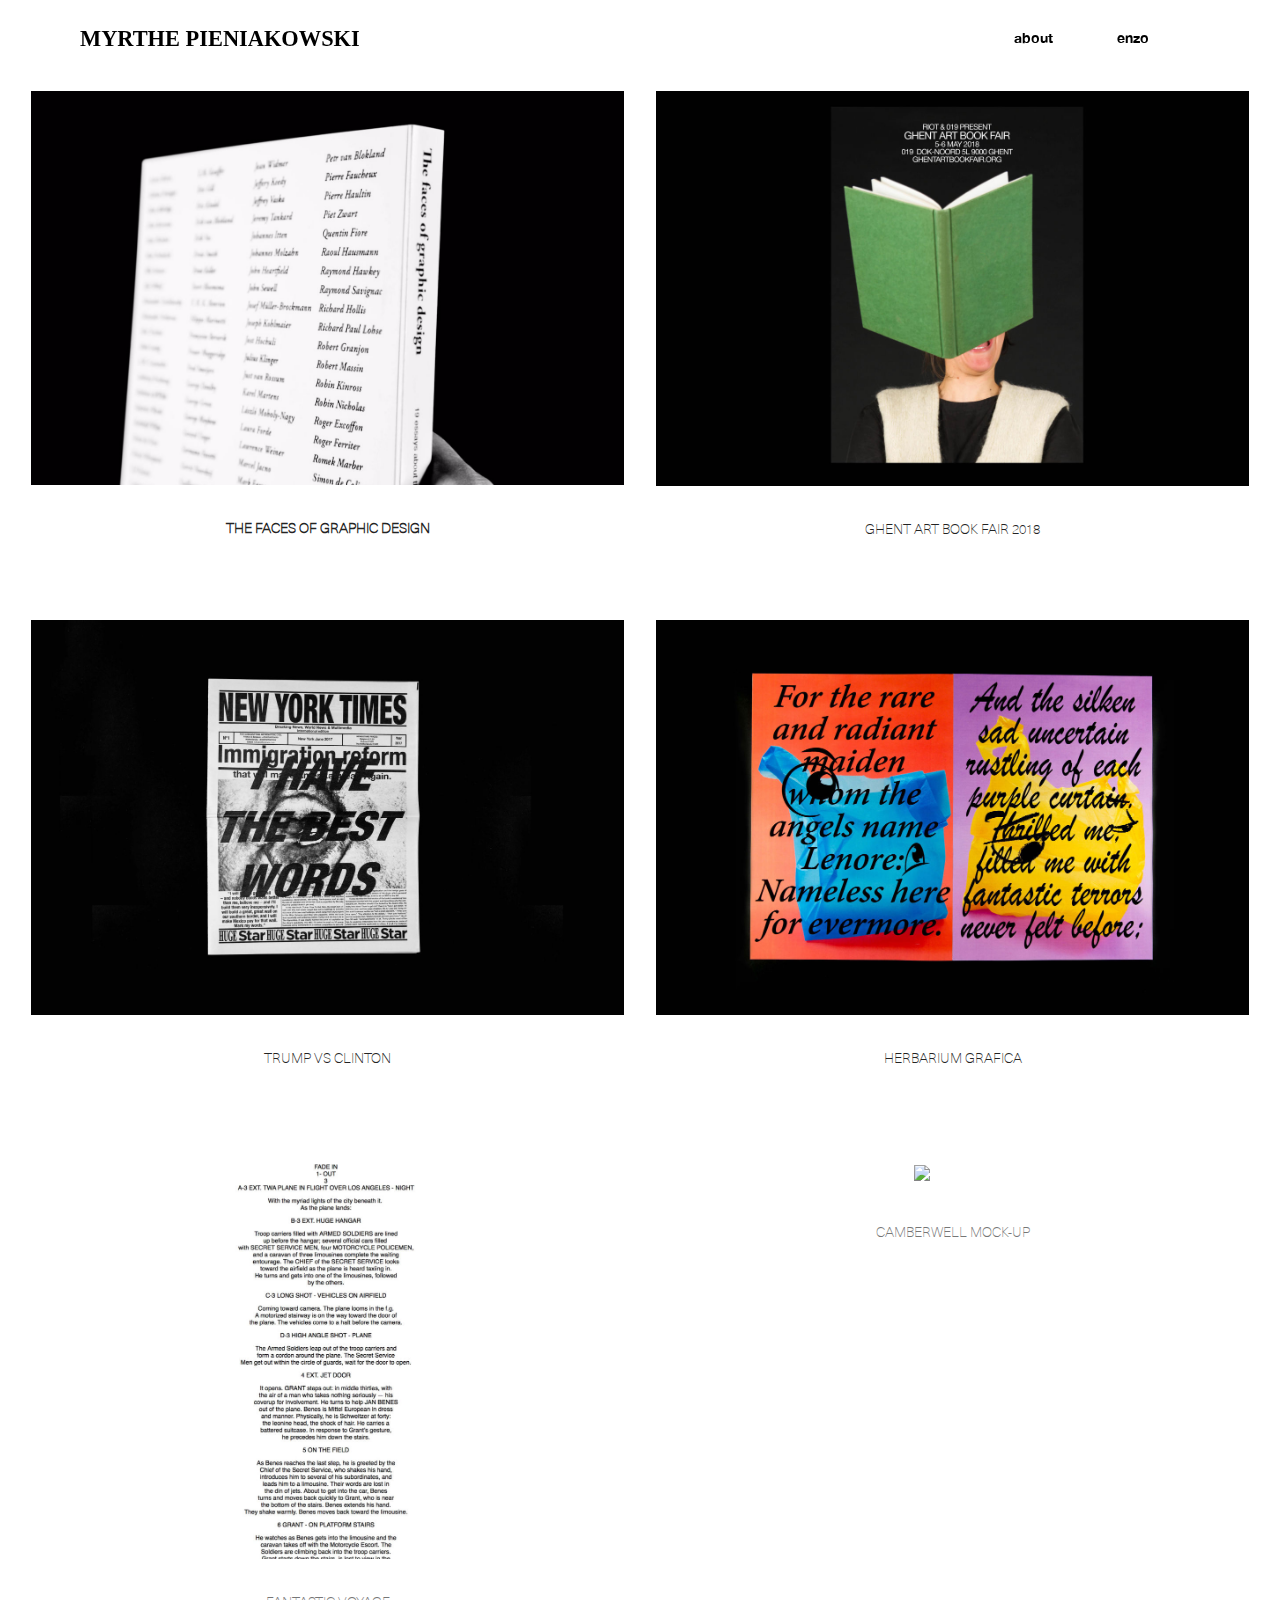
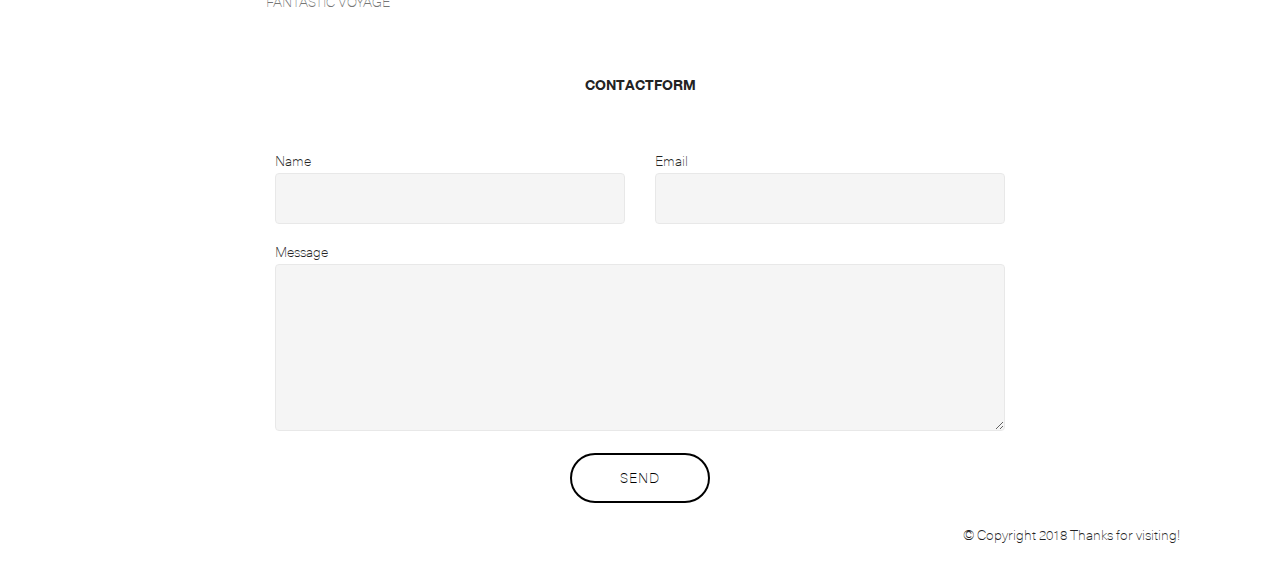
==== commit 820149b0: "create github pages" ====
--- a/page1.html
+++ b/page1.html
@@ -6,274 +6,232 @@
   <meta http-equiv="X-UA-Compatible" content="IE=edge">
   <meta name="generator" content="Mobirise v4.7.1, mobirise.com">
   <meta name="viewport" content="width=device-width, initial-scale=1, minimum-scale=1">
-  <link rel="shortcut icon" href="assets/images/logo.png" type="image/x-icon">
-  <meta name="description" content="">
-  
-  <link rel="stylesheet" href="https://fonts.googleapis.com/css?family=Roboto:700,400&subset=cyrillic,latin,greek,vietnamese">
+  <link rel="shortcut icon" href="assets/images/mp-678x122.png" type="image/x-icon">
+  <meta name="description" content="Site Builder Description">
+  <title>homepagina1</title>
+  <link rel="stylesheet" href="assets/web/assets/mobirise-icons/mobirise-icons.css">
+  <link rel="stylesheet" href="assets/tether/tether.min.css">
   <link rel="stylesheet" href="assets/bootstrap/css/bootstrap.min.css">
-  <link rel="stylesheet" href="assets/mobirise/css/style.css">
-  <link rel="stylesheet" href="assets/mobirise-gallery/style.css">
-  <link rel="stylesheet" href="assets/mobirise-slider/style.css">
+  <link rel="stylesheet" href="assets/bootstrap/css/bootstrap-grid.min.css">
+  <link rel="stylesheet" href="assets/bootstrap/css/bootstrap-reboot.min.css">
+  <link rel="stylesheet" href="assets/dropdown/css/style.css">
+  <link rel="stylesheet" href="assets/theme/css/style.css">
+  <link href="assets/fonts/style.css" rel="stylesheet">
   <link rel="stylesheet" href="assets/mobirise/css/mbr-additional.css" type="text/css">
   
   
   
 </head>
 <body>
-  <section class="mbr-section mbr-section--relative" id="msg-box4-6" data-rv-view="5" style="background-color: rgb(255, 255, 255);">
-    
-    <div class="mbr-section__container mbr-section__container--isolated container" style="padding-top: 62px; padding-bottom: 93px;">
-        <div class="row">
-            <div class="mbr-box mbr-box--fixed mbr-box--adapted">
-                <div class="mbr-box__magnet mbr-box__magnet--top-right mbr-section__left col-sm-6 image-size" style="width: 50%;">
-                    <figure class="mbr-figure mbr-figure--adapted mbr-figure--caption-inside-bottom mbr-figure--full-width"><img src="assets/images/boekjeplant-842x914-90.png" class="mbr-figure__img"></figure>
-                </div>
-                <div class="mbr-box__magnet mbr-class-mbr-box__magnet--center-left col-sm-6 content-size mbr-section__right">
-                    
-                    <div class="mbr-section__container mbr-section__container--middle">
-                        <div class="mbr-article mbr-article--auto-align mbr-article--wysiwyg">The assignment had the objective of learning to associate. The object I wanted to use was underpants. We use this to cover ourselves up, because we are ashamed of our sexuality and because of society. I went back and was inspired by some old classic paintings of Adam and Eve, where it all began according to the Bible. So I searched two models who were qualified to play Adam and Eve. I took pictures of them, while they posed as in the classic paintings. I gradually covered them up, from no coverage to more and more coverage with leaves and eventually wearing underpants. The plants I used were pictures and scans from the botanical garden in Ghent. That is how I tried to narrate the story of Adam and Eve.</div>
-                    </div>
-                    
-                </div>
+  <section class="menu cid-qTjVnCFIsH" once="menu" id="menu2-3">
+
+    
+
+    <nav class="navbar navbar-expand beta-menu navbar-dropdown align-items-center navbar-fixed-top navbar-toggleable-sm bg-color transparent">
+        <button class="navbar-toggler navbar-toggler-right" type="button" data-toggle="collapse" data-target="#navbarSupportedContent" aria-controls="navbarSupportedContent" aria-expanded="false" aria-label="Toggle navigation">
+            <div class="hamburger">
+                <span></span>
+                <span></span>
+                <span></span>
+                <span></span>
+            </div>
+        </button>
+        <div class="menu-logo">
+            <div class="navbar-brand">
                 
-            </div>
-        </div>
-    </div>
-</section>
-
-<section class="engine"><a href="https://mobirise.ws/i">build your own website</a></section><section class="mbr-gallery mbr-section mbr-section--no-padding" id="gallery1-7" data-rv-view="8" style="background-color: rgb(204, 204, 204);">
-    <!-- Gallery -->
-    <div class=" mbr-gallery-layout-default">
-        <div>
-            <div class="row mbr-gallery-row no-gutter">
-
-                <div class="col-lg-3 col-md-4 col-sm-6 col-xs-12 mbr-gallery-item">
-
-                     
-
-                    <a href="#lb-gallery1-7" data-slide-to="0" data-toggle="modal">
-                        <img src="assets/images/boekje2-646x779-20-646x779-47.png">
-                        <span class="icon glyphicon glyphicon-zoom-in"></span>
-                    </a>
-                </div><div class="col-lg-3 col-md-4 col-sm-6 col-xs-12 mbr-gallery-item">
-
-                     
-
-                    <a href="#lb-gallery1-7" data-slide-to="1" data-toggle="modal">
-                        <img src="assets/images/boekje1-1070x1196-84-1070x1196-38.png">
-                        <span class="icon glyphicon glyphicon-zoom-in"></span>
-                    </a>
-                </div><div class="col-lg-3 col-md-4 col-sm-6 col-xs-12 mbr-gallery-item">
-
-                     
-
-                    <a href="#lb-gallery1-7" data-slide-to="2" data-toggle="modal">
-                        <img src="assets/images/boekje-908x1119-90-908x1119-96.png">
-                        <span class="icon glyphicon glyphicon-zoom-in"></span>
-                    </a>
-                </div><div class="col-lg-3 col-md-4 col-sm-6 col-xs-12 mbr-gallery-item">
-
-                     
-
-                    <a href="#lb-gallery1-7" data-slide-to="3" data-toggle="modal">
-                        <img src="assets/images/boekjeplant-842x914-43-842x914-99.png">
-                        <span class="icon glyphicon glyphicon-zoom-in"></span>
-                    </a>
-                </div><div class="col-lg-3 col-md-4 col-sm-6 col-xs-12 mbr-gallery-item">
-
-                     
-
-                    <a href="#lb-gallery1-7" data-slide-to="4" data-toggle="modal">
-                        <img src="assets/images/naakt-1109x782-52-1109x782-80.png">
-                        <span class="icon glyphicon glyphicon-zoom-in"></span>
-                    </a>
-                </div><div class="col-lg-3 col-md-4 col-sm-6 col-xs-12 mbr-gallery-item">
-
-                     
-
-                    <a href="#lb-gallery1-7" data-slide-to="5" data-toggle="modal">
-                        <img src="assets/images/slang-1419x1214-25-1419x1214-19.png">
-                        <span class="icon glyphicon glyphicon-zoom-in"></span>
-                    </a>
-                </div><div class="col-lg-3 col-md-4 col-sm-6 col-xs-12 mbr-gallery-item">
-
-                     
-
-                    <a href="#lb-gallery1-7" data-slide-to="6" data-toggle="modal">
-                        <img src="assets/images/apfle-563x387-76-563x387-8.png">
-                        <span class="icon glyphicon glyphicon-zoom-in"></span>
-                    </a>
-                </div><div class="col-lg-3 col-md-4 col-sm-6 col-xs-12 mbr-gallery-item">
-
-                     
-
-                    <a href="#lb-gallery1-7" data-slide-to="7" data-toggle="modal">
-                        <img src="assets/images/slide8-small.jpg">
-                        <span class="icon glyphicon glyphicon-zoom-in"></span>
-                    </a>
-                </div>
-            </div>
-        </div>
-        <div class="clearfix"></div>
-    </div>
-
-    <!-- Lightbox -->
-    <div data-app-prevent-settings="" class="mbr-slider modal fade carousel slide" tabindex="-1" data-keyboard="true" data-interval="false" id="lb-gallery1-7">
-        <div class="modal-dialog">
-            <div class="modal-content">
-                <div class="modal-body">
-                    <ol class="carousel-indicators">
-                        <li data-app-prevent-settings="" data-target="#lb-gallery1-7" data-slide-to="0"></li><li data-app-prevent-settings="" data-target="#lb-gallery1-7" data-slide-to="1"></li><li data-app-prevent-settings="" data-target="#lb-gallery1-7" data-slide-to="2"></li><li data-app-prevent-settings="" data-target="#lb-gallery1-7" data-slide-to="3"></li><li data-app-prevent-settings="" data-target="#lb-gallery1-7" data-slide-to="4"></li><li data-app-prevent-settings="" data-target="#lb-gallery1-7" data-slide-to="5"></li><li data-app-prevent-settings="" data-target="#lb-gallery1-7" data-slide-to="6"></li><li data-app-prevent-settings="" data-target="#lb-gallery1-7" class=" active" data-slide-to="7"></li>
-                    </ol>
-                    <div class="carousel-inner">
-                        <div class="item">
-                            <img src="assets/images/boekje2-646x779-20.png">
-                        </div><div class="item">
-                            <img src="assets/images/boekje1-1070x1196-84.png">
-                        </div><div class="item">
-                            <img src="assets/images/boekje-908x1119-90.png">
-                        </div><div class="item">
-                            <img src="assets/images/boekjeplant-842x914-43.png">
-                        </div><div class="item">
-                            <img src="assets/images/naakt-1109x782-52.png">
-                        </div><div class="item">
-                            <img src="assets/images/slang-1419x1214-25.png">
-                        </div><div class="item">
-                            <img src="assets/images/apfle-563x387-76.png">
-                        </div><div class="item active">
-                            <img src="assets/images/slide8.jpg">
-                        </div>
-                    </div>
-                    <a class="left carousel-control" role="button" data-slide="prev" href="#lb-gallery1-7">
-                        <span class="glyphicon glyphicon-menu-left" aria-hidden="true"></span>
-                        <span class="sr-only">Previous</span>
-                    </a>
-                    <a class="right carousel-control" role="button" data-slide="next" href="#lb-gallery1-7">
-                        <span class="glyphicon glyphicon-menu-right" aria-hidden="true"></span>
-                        <span class="sr-only">Next</span>
-                    </a>
-
-                    <a class="close" href="#" role="button" data-dismiss="modal">
-                        <span class="glyphicon glyphicon-remove" aria-hidden="true"></span>
-                        <span class="sr-only">Close</span>
-                    </a>
-                </div>
-            </div>
-        </div>
-    </div>
-</section>
-
-<section class="mbr-section mbr-section--relative" id="msg-box4-12" data-rv-view="43" style="background-color: rgb(255, 255, 255);">
-    
-    <div class="mbr-section__container mbr-section__container--isolated container" style="padding-top: 124px; padding-bottom: 124px;">
-        <div class="row">
-            <div class="mbr-box mbr-box--fixed mbr-box--adapted">
-                <div class="mbr-box__magnet mbr-box__magnet--top-right mbr-section__left col-sm-6 image-size" style="width: 50%;">
-                    <figure class="mbr-figure mbr-figure--adapted mbr-figure--caption-inside-bottom mbr-figure--full-width"><img src="assets/images/pltnhoes-vrkant-3996x2561-28.jpg" class="mbr-figure__img"></figure>
-                </div>
-                <div class="mbr-box__magnet mbr-class-mbr-box__magnet--center-left col-sm-6 content-size mbr-section__right">
-                    
-                    <div class="mbr-section__container mbr-section__container--middle">
-                        <div class="mbr-article mbr-article--auto-align mbr-article--wysiwyg"><p>This album is called ‘Trip into the body’ by Johan Timman. Each song of the album represents a part of the body (eg.: the lungs, the heart,…). Johan Timman was obsessed with analogue synthesizers and used these synths to produce all of his music. I combined the content of the music with the way that electronic music is made. The front is a picture I took of a kidney dialysis machine and focussed on the wiring. On the back a moog is depicted with the crisscross wiring. The threads appear to be running into one another from the front to the back. On the plate itself, on the inside, are the organs of the body.</p></div>
-                    </div>
-                    
-                </div>
+                <span class="navbar-caption-wrap"><a class="navbar-caption text-black display-5" href="page1.html">MYRTHE PIENIAKOWSKI</a></span>
+            </div>
+        </div>
+        <div class="collapse navbar-collapse" id="navbarSupportedContent">
+            <ul class="navbar-nav nav-dropdown nav-right" data-app-modern-menu="true"><li class="nav-item">
+                    <a class="nav-link link text-black display-7" href="https://mobirise.com">about &nbsp; &nbsp; &nbsp; &nbsp; &nbsp; &nbsp; &nbsp; &nbsp;enzo &nbsp; &nbsp;&nbsp;</a>
+                </li><li class="nav-item">
+                    <a class="nav-link link text-black display-7" href="https://mobirise.com"></a>
+                </li></ul>
+            
+        </div>
+    </nav>
+</section>
+
+<section class="engine"><a href="https://mobirise.ws/m">drag and drop site maker</a></section><section class="features17 cid-qTkmqqYVy6" id="features17-n">
+    
+    
+
+    
+    <div class="container-fluid">
+        <div class="media-container-row">
+            <div class="card p-3 col-12 col-md-6">
+                <div class="card-wrapper">
+                    <div class="card-img">
+                        <a href="page4.html"><img src="assets/images/-mg-452-1346x897.jpg" alt="Mobirise" title=""></a>
+                    </div>
+                    <div class="card-box">
+                        
+                        <p class="mbr-text mbr-fonts-style display-4"><strong>THE FACES OF GRAPHIC DESIGN</strong></p>
+                    </div>
+                </div>
+            </div>
+
+            <div class="card p-3 col-12 col-md-6">
+                <div class="card-wrapper">
+                    <div class="card-img">
+                        <a href="page3.html"><img src="assets/images/abf1-1-1346x897.jpg" alt="Mobirise" title=""></a>
+                    </div>
+                    <div class="card-box">
+                        
+                        <p class="mbr-text mbr-fonts-style display-4">GHENT ART BOOK FAIR 2018</p>
+                    </div>
+                </div>
+            </div>
+
+            
+
+            
+            
+            
+        </div>
+    </div>
+</section>
+
+<section class="features17 cid-qTluzFo4gI" id="features17-1t">
+    
+    
+
+    
+    <div class="container-fluid">
+        <div class="media-container-row">
+            <div class="card p-3 col-12 col-md-6">
+                <div class="card-wrapper">
+                    <div class="card-img">
+                        <a href="page8.html"><img src="assets/images/-mg-451-1346x897.jpg" alt="Mobirise" title=""></a>
+                    </div>
+                    <div class="card-box">
+                        
+                        <p class="mbr-text mbr-fonts-style display-4">TRUMP VS CLINTON</p>
+                    </div>
+                </div>
+            </div>
+
+            <div class="card p-3 col-12 col-md-6">
+                <div class="card-wrapper">
+                    <div class="card-img">
+                        <a href="page6.html"><img src="assets/images/-mg-469-1346x897.jpg" alt="Mobirise" title=""></a>
+                    </div>
+                    <div class="card-box">
+                        
+                        <p class="mbr-text mbr-fonts-style display-4">HERBARIUM GRAFICA</p>
+                    </div>
+                </div>
+            </div>
+
+            
+
+            
+            
+            
+        </div>
+    </div>
+</section>
+
+<section class="features17 cid-qTlmMdNN3F" id="features17-1s">
+    
+    
+
+    
+    <div class="container-fluid">
+        <div class="media-container-row">
+            <div class="card p-3 col-12 col-md-6">
+                <div class="card-wrapper">
+                    <div class="card-img">
+                        <a href="page5.html"><img src="assets/images/fantasticccc-1346x897.jpg" alt="Mobirise" title=""></a>
+                    </div>
+                    <div class="card-box">
+                        
+                        <p class="mbr-text mbr-fonts-style display-4">FANTASTIC VOYAGE</p>
+                    </div>
+                </div>
+            </div>
+
+            <div class="card p-3 col-12 col-md-6">
+                <div class="card-wrapper">
+                    <div class="card-img">
+                        <a href="page9.html"><img src="assets/images/ual-ba-602-1346x897.jpg" alt="Mobirise" title=""></a>
+                    </div>
+                    <div class="card-box">
+                        
+                        <p class="mbr-text mbr-fonts-style display-4">CAMBERWELL MOCK-UP</p>
+                    </div>
+                </div>
+            </div>
+
+            
+
+            
+            
+            
+        </div>
+    </div>
+</section>
+
+<section class="mbr-section form1 cid-qTl66GNvZy" id="form1-1n">
+
+    
+
+    
+    <div class="container">
+        <div class="row justify-content-center">
+            <div class="title col-12 col-lg-8">
+                <h2 class="mbr-section-title align-center pb-3 mbr-fonts-style display-7">
+                    CONTACTFORM</h2>
                 
             </div>
         </div>
     </div>
-</section>
-
-<section class="mbr-slider mbr-section mbr-section--no-padding carousel slide" data-ride="carousel" data-wrap="true" data-interval="5000" id="slider2-10" data-rv-view="46">
-    <div class="mbr-section__container article-slider container">
-        <div class=" col-sm-offset-2 col-sm-8">
-            
-            <div class="carousel-inner" role="listbox">
-                <div class="mbr-box mbr-section mbr-section--relative mbr-section--fixed-size mbr-section--bg-adapted item dark center active">
-                    <div class="mbr-box__magnet mbr-box__magnet--center-left">
-                                            
-                        <div>
-                            <img src="assets/images/pltnhoes-vrkant-3996x2561-90.jpg">
-                            <div class="row">
-                                <div class=" col-md-offset-1 col-md-6">  
-
-                                <div class="mbr-hero">
-                                    
-
-                                    
-                                </div>
-                                
+    <div class="container">
+        <div class="row justify-content-center">
+            <div class="media-container-column col-lg-8" data-form-type="formoid">
+                    <div data-form-alert="" hidden="">Bedankt om het formulier in te vullen!</div>
+            
+                    <form class="mbr-form" action="https://mobirise.com/" method="post" data-form-title="Mobirise Form"><input type="hidden" name="email" data-form-email="true" value="LmYobnUQvQ6EKQYMFesGKyZbUwMnAuH4CcsvW3k6N6vcq0wrOK/qqtUGWlEocM2DKU2+rOaYqOgvRsfgyXxfAVuulFu8dyn8EsDNbWmtx7IQNLBK59IG9BbdH2R4JgW4" data-form-field="Email">
+                        <div class="row row-sm-offset">
+                            <div class="col-md-4 multi-horizontal" data-for="name">
+                                <div class="form-group">
+                                    <label class="form-control-label mbr-fonts-style display-4" for="name-form1-1n">Name</label>
+                                    <input type="text" class="form-control" name="name" data-form-field="Name" required="" id="name-form1-1n">
                                 </div>
                             </div>
-                        </div>
-                    </div>
-                </div><div class="mbr-box mbr-section mbr-section--relative mbr-section--fixed-size mbr-section--bg-adapted item dark center">
-                    <div class="mbr-box__magnet mbr-box__magnet--center-right">
-                                            
-                        <div>
-                            <img src="assets/images/pltnhsachterkant-3375x2561-89.jpg">
-                            <div class="row">
-                                <div class=" col-md-6 col-md-offset-5">  
-
-                                <div class="mbr-hero">
-                                    
-
-                                    
-                                </div>
-                                
+                            <div class="col-md-4 multi-horizontal" data-for="email">
+                                <div class="form-group">
+                                    <label class="form-control-label mbr-fonts-style display-4" for="email-form1-1n">Email</label>
+                                    <input type="email" class="form-control" name="email" data-form-field="Email" required="" id="email-form1-1n">
                                 </div>
                             </div>
+                            
                         </div>
-                    </div>
-                </div><div class="mbr-box mbr-section mbr-section--relative mbr-section--fixed-size mbr-section--bg-adapted item dark center">
-                    <div class="mbr-box__magnet mbr-box__magnet--center-center">
-                                            
-                        <div>
-                            <img src="assets/images/slide3.jpg">
-                            <div class="row">
-                                <div class=" col-md-8 col-md-offset-2">  
-
-                                <div class="mbr-hero">
-                                    <h1 class="mbr-hero__text">Slide 3</h1>
-
-                                    <p class="mbr-hero__subtext">Choose from the large selection of latest pre-made blocks - jumbotrons, hero images, parallax scrolling, video backgrounds, hamburger menu, sticky header and more.</p>
-                                </div>
-                                <div class="mbr-buttons btn-inverse mbr-buttons--center"><a class="mbr-buttons__btn btn btn-lg btn-danger" href="https://mobirise.com">FOR WINDOWS</a> <a class="mbr-buttons__btn btn btn-lg btn-default" href="https://mobirise.com">FOR MAC</a></div>
-                                </div>
-                            </div>
+                        <div class="form-group" data-for="message">
+                            <label class="form-control-label mbr-fonts-style display-4" for="message-form1-1n">Message</label>
+                            <textarea type="text" class="form-control" name="message" rows="7" data-form-field="Message" id="message-form1-1n"></textarea>
                         </div>
-                    </div>
-                </div>
-            </div>
-            
-            <a data-app-prevent-settings="" class="left carousel-control" role="button" data-slide="prev" href="#slider2-10">
-                <span class="glyphicon glyphicon-menu-left" aria-hidden="true"></span>
-                <span class="sr-only">Previous</span>
-            </a>
-            <a data-app-prevent-settings="" class="right carousel-control" role="button" data-slide="next" href="#slider2-10">
-                <span class="glyphicon glyphicon-menu-right" aria-hidden="true"></span>
-                <span class="sr-only">Next</span>
-            </a>
-        </div>
-    </div>
-</section>
-
-<section class="mbr-section mbr-section--relative" id="msg-box4-13" data-rv-view="58" style="background-color: rgb(255, 255, 255);">
-    
-    <div class="mbr-section__container mbr-section__container--isolated container" style="padding-top: 93px; padding-bottom: 93px;">
-        <div class="row">
-            <div class="mbr-box mbr-box--fixed mbr-box--adapted">
-                <div class="mbr-box__magnet mbr-box__magnet--top-right mbr-section__left col-sm-6 image-size" style="width: 50%;">
-                    <figure class="mbr-figure mbr-figure--adapted mbr-figure--caption-inside-bottom mbr-figure--full-width"><img src="assets/images/poster-960x1280-83.jpg" class="mbr-figure__img"></figure>
-                </div>
-                <div class="mbr-box__magnet mbr-class-mbr-box__magnet--center-left col-sm-6 content-size mbr-section__right">
-                    
-                    <div class="mbr-section__container mbr-section__container--middle">
-                        <div class="mbr-article mbr-article--auto-align mbr-article--wysiwyg"><p>The assignment was to make a poster that made us think of Spring. To me, it is not all birds and flowers, but rather white legs. The whiteness of the legs almost reflects the light.</p></div>
-                    </div>
-                    
-                </div>
-                
+            
+                        <span class="input-group-btn"><button href="" type="submit" class="btn btn-form btn-black-outline display-4">SEND</button></span>
+                    </form>
+            </div>
+        </div>
+    </div>
+</section>
+
+<section once="" class="cid-qTl54XNk84" id="footer6-1m">
+
+    
+
+    
+
+    <div class="container">
+        <div class="media-container-row align-center mbr-white">
+            <div class="col-12">
+                <p class="mbr-text mb-0 mbr-fonts-style display-4">
+                    © Copyright 2018 Thanks for visiting!
+                </p>
             </div>
         </div>
     </div>
@@ -281,13 +239,14 @@
 
 
   <script src="assets/web/assets/jquery/jquery.min.js"></script>
+  <script src="assets/popper/popper.min.js"></script>
+  <script src="assets/tether/tether.min.js"></script>
   <script src="assets/bootstrap/js/bootstrap.min.js"></script>
-  <script src="assets/smooth-scroll/smooth-scroll.js"></script>
-  <script src="assets/masonry/masonry.pkgd.min.js"></script>
-  <script src="assets/imagesloaded/imagesloaded.pkgd.min.js"></script>
-  <script src="assets/bootstrap-carousel-swipe/bootstrap-carousel-swipe.js"></script>
-  <script src="assets/mobirise/js/script.js"></script>
-  <script src="assets/mobirise-gallery/script.js"></script>
+  <script src="assets/smoothscroll/smooth-scroll.js"></script>
+  <script src="assets/dropdown/js/script.min.js"></script>
+  <script src="assets/touchswipe/jquery.touch-swipe.min.js"></script>
+  <script src="assets/theme/js/script.js"></script>
+  <script src="assets/formoid/formoid.min.js"></script>
   
   
 </body>
--- a/assets/web/assets/mobirise-icons/mobirise-icons.css
+++ b/assets/web/assets/mobirise-icons/mobirise-icons.css
@@ -0,0 +1,476 @@
+@font-face {
+  font-family: 'MobiriseIcons';
+  src:  url('mobirise-icons.eot?spat4u');
+  src:  url('mobirise-icons.eot?spat4u#iefix') format('embedded-opentype'),
+    url('mobirise-icons.ttf?spat4u') format('truetype'),
+    url('mobirise-icons.woff?spat4u') format('woff'),
+    url('mobirise-icons.svg?spat4u#MobiriseIcons') format('svg');
+  font-weight: normal;
+  font-style: normal;
+}
+
+[class^="mbri-"], [class*=" mbri-"] {
+  /* use !important to prevent issues with browser extensions that change fonts */
+  font-family: MobiriseIcons !important;
+  speak: none;
+  font-style: normal;
+  font-weight: normal;
+  font-variant: normal;
+  text-transform: none;
+  line-height: 1;
+
+  /* Better Font Rendering =========== */
+  -webkit-font-smoothing: antialiased;
+  -moz-osx-font-smoothing: grayscale;
+}
+
+.mbri-add-submenu:before {
+  content: "\e900";
+}
+.mbri-alert:before {
+  content: "\e901";
+}
+.mbri-align-center:before {
+  content: "\e902";
+}
+.mbri-align-justify:before {
+  content: "\e903";
+}
+.mbri-align-left:before {
+  content: "\e904";
+}
+.mbri-align-right:before {
+  content: "\e905";
+}
+.mbri-android:before {
+  content: "\e906";
+}
+.mbri-apple:before {
+  content: "\e907";
+}
+.mbri-arrow-down:before {
+  content: "\e908";
+}
+.mbri-arrow-next:before {
+  content: "\e909";
+}
+.mbri-arrow-prev:before {
+  content: "\e90a";
+}
+.mbri-arrow-up:before {
+  content: "\e90b";
+}
+.mbri-bold:before {
+  content: "\e90c";
+}
+.mbri-bookmark:before {
+  content: "\e90d";
+}
+.mbri-bootstrap:before {
+  content: "\e90e";
+}
+.mbri-briefcase:before {
+  content: "\e90f";
+}
+.mbri-browse:before {
+  content: "\e910";
+}
+.mbri-bulleted-list:before {
+  content: "\e911";
+}
+.mbri-calendar:before {
+  content: "\e912";
+}
+.mbri-camera:before {
+  content: "\e913";
+}
+.mbri-cart-add:before {
+  content: "\e914";
+}
+.mbri-cart-full:before {
+  content: "\e915";
+}
+.mbri-cash:before {
+  content: "\e916";
+}
+.mbri-change-style:before {
+  content: "\e917";
+}
+.mbri-chat:before {
+  content: "\e918";
+}
+.mbri-clock:before {
+  content: "\e919";
+}
+.mbri-close:before {
+  content: "\e91a";
+}
+.mbri-cloud:before {
+  content: "\e91b";
+}
+.mbri-code:before {
+  content: "\e91c";
+}
+.mbri-contact-form:before {
+  content: "\e91d";
+}
+.mbri-credit-card:before {
+  content: "\e91e";
+}
+.mbri-cursor-click:before {
+  content: "\e91f";
+}
+.mbri-cust-feedback:before {
+  content: "\e920";
+}
+.mbri-database:before {
+  content: "\e921";
+}
+.mbri-delivery:before {
+  content: "\e922";
+}
+.mbri-desktop:before {
+  content: "\e923";
+}
+.mbri-devices:before {
+  content: "\e924";
+}
+.mbri-down:before {
+  content: "\e925";
+}
+.mbri-download:before {
+  content: "\e989";
+}
+.mbri-drag-n-drop:before {
+  content: "\e927";
+}
+.mbri-drag-n-drop2:before {
+  content: "\e928";
+}
+.mbri-edit:before {
+  content: "\e929";
+}
+.mbri-edit2:before {
+  content: "\e92a";
+}
+.mbri-error:before {
+  content: "\e92b";
+}
+.mbri-extension:before {
+  content: "\e92c";
+}
+.mbri-features:before {
+  content: "\e92d";
+}
+.mbri-file:before {
+  content: "\e92e";
+}
+.mbri-flag:before {
+  content: "\e92f";
+}
+.mbri-folder:before {
+  content: "\e930";
+}
+.mbri-gift:before {
+  content: "\e931";
+}
+.mbri-github:before {
+  content: "\e932";
+}
+.mbri-globe:before {
+  content: "\e933";
+}
+.mbri-globe-2:before {
+  content: "\e934";
+}
+.mbri-growing-chart:before {
+  content: "\e935";
+}
+.mbri-hearth:before {
+  content: "\e936";
+}
+.mbri-help:before {
+  content: "\e937";
+}
+.mbri-home:before {
+  content: "\e938";
+}
+.mbri-hot-cup:before {
+  content: "\e939";
+}
+.mbri-idea:before {
+  content: "\e93a";
+}
+.mbri-image-gallery:before {
+  content: "\e93b";
+}
+.mbri-image-slider:before {
+  content: "\e93c";
+}
+.mbri-info:before {
+  content: "\e93d";
+}
+.mbri-italic:before {
+  content: "\e93e";
+}
+.mbri-key:before {
+  content: "\e93f";
+}
+.mbri-laptop:before {
+  content: "\e940";
+}
+.mbri-layers:before {
+  content: "\e941";
+}
+.mbri-left-right:before {
+  content: "\e942";
+}
+.mbri-left:before {
+  content: "\e943";
+}
+.mbri-letter:before {
+  content: "\e944";
+}
+.mbri-like:before {
+  content: "\e945";
+}
+.mbri-link:before {
+  content: "\e946";
+}
+.mbri-lock:before {
+  content: "\e947";
+}
+.mbri-login:before {
+  content: "\e948";
+}
+.mbri-logout:before {
+  content: "\e949";
+}
+.mbri-magic-stick:before {
+  content: "\e94a";
+}
+.mbri-map-pin:before {
+  content: "\e94b";
+}
+.mbri-menu:before {
+  content: "\e94c";
+}
+.mbri-mobile:before {
+  content: "\e94d";
+}
+.mbri-mobile2:before {
+  content: "\e94e";
+}
+.mbri-mobirise:before {
+  content: "\e94f";
+}
+.mbri-more-horizontal:before {
+  content: "\e950";
+}
+.mbri-more-vertical:before {
+  content: "\e951";
+}
+.mbri-music:before {
+  content: "\e952";
+}
+.mbri-new-file:before {
+  content: "\e953";
+}
+.mbri-numbered-list:before {
+  content: "\e954";
+}
+.mbri-opened-folder:before {
+  content: "\e955";
+}
+.mbri-pages:before {
+  content: "\e956";
+}
+.mbri-paper-plane:before {
+  content: "\e957";
+}
+.mbri-paperclip:before {
+  content: "\e958";
+}
+.mbri-photo:before {
+  content: "\e959";
+}
+.mbri-photos:before {
+  content: "\e95a";
+}
+.mbri-pin:before {
+  content: "\e95b";
+}
+.mbri-play:before {
+  content: "\e95c";
+}
+.mbri-plus:before {
+  content: "\e95d";
+}
+.mbri-preview:before {
+  content: "\e95e";
+}
+.mbri-print:before {
+  content: "\e95f";
+}
+.mbri-protect:before {
+  content: "\e960";
+}
+.mbri-question:before {
+  content: "\e961";
+}
+.mbri-quote-left:before {
+  content: "\e962";
+}
+.mbri-quote-right:before {
+  content: "\e963";
+}
+.mbri-refresh:before {
+  content: "\e964";
+}
+.mbri-responsive:before {
+  content: "\e965";
+}
+.mbri-right:before {
+  content: "\e966";
+}
+.mbri-rocket:before {
+  content: "\e967";
+}
+.mbri-sad-face:before {
+  content: "\e968";
+}
+.mbri-sale:before {
+  content: "\e969";
+}
+.mbri-save:before {
+  content: "\e96a";
+}
+.mbri-search:before {
+  content: "\e96b";
+}
+.mbri-setting:before {
+  content: "\e96c";
+}
+.mbri-setting2:before {
+  content: "\e96d";
+}
+.mbri-setting3:before {
+  content: "\e96e";
+}
+.mbri-share:before {
+  content: "\e96f";
+}
+.mbri-shopping-bag:before {
+  content: "\e970";
+}
+.mbri-shopping-basket:before {
+  content: "\e971";
+}
+.mbri-shopping-cart:before {
+  content: "\e972";
+}
+.mbri-sites:before {
+  content: "\e973";
+}
+.mbri-smile-face:before {
+  content: "\e974";
+}
+.mbri-speed:before {
+  content: "\e975";
+}
+.mbri-star:before {
+  content: "\e976";
+}
+.mbri-success:before {
+  content: "\e977";
+}
+.mbri-sun:before {
+  content: "\e978";
+}
+.mbri-sun2:before {
+  content: "\e979";
+}
+.mbri-tablet:before {
+  content: "\e97a";
+}
+.mbri-tablet-vertical:before {
+  content: "\e97b";
+}
+.mbri-target:before {
+  content: "\e97c";
+}
+.mbri-timer:before {
+  content: "\e97d";
+}
+.mbri-to-ftp:before {
+  content: "\e97e";
+}
+.mbri-to-local-drive:before {
+  content: "\e97f";
+}
+.mbri-touch-swipe:before {
+  content: "\e980";
+}
+.mbri-touch:before {
+  content: "\e981";
+}
+.mbri-trash:before {
+  content: "\e982";
+}
+.mbri-underline:before {
+  content: "\e983";
+}
+.mbri-unlink:before {
+  content: "\e984";
+}
+.mbri-unlock:before {
+  content: "\e985";
+}
+.mbri-up-down:before {
+  content: "\e986";
+}
+.mbri-up:before {
+  content: "\e987";
+}
+.mbri-update:before {
+  content: "\e988";
+}
+.mbri-upload:before {
+ content: "\e926"; 
+}
+.mbri-user:before {
+  content: "\e98a";
+}
+.mbri-user2:before {
+  content: "\e98b";
+}
+.mbri-users:before {
+  content: "\e98c";
+}
+.mbri-video:before {
+  content: "\e98d";
+}
+.mbri-video-play:before {
+  content: "\e98e";
+}
+.mbri-watch:before {
+  content: "\e98f";
+}
+.mbri-website-theme:before {
+  content: "\e990";
+}
+.mbri-wifi:before {
+  content: "\e991";
+}
+.mbri-windows:before {
+  content: "\e992";
+}
+.mbri-zoom-out:before {
+  content: "\e993";
+}
+.mbri-redo:before {
+  content: "\e994";
+}
+.mbri-undo:before {
+  content: "\e995";
+}
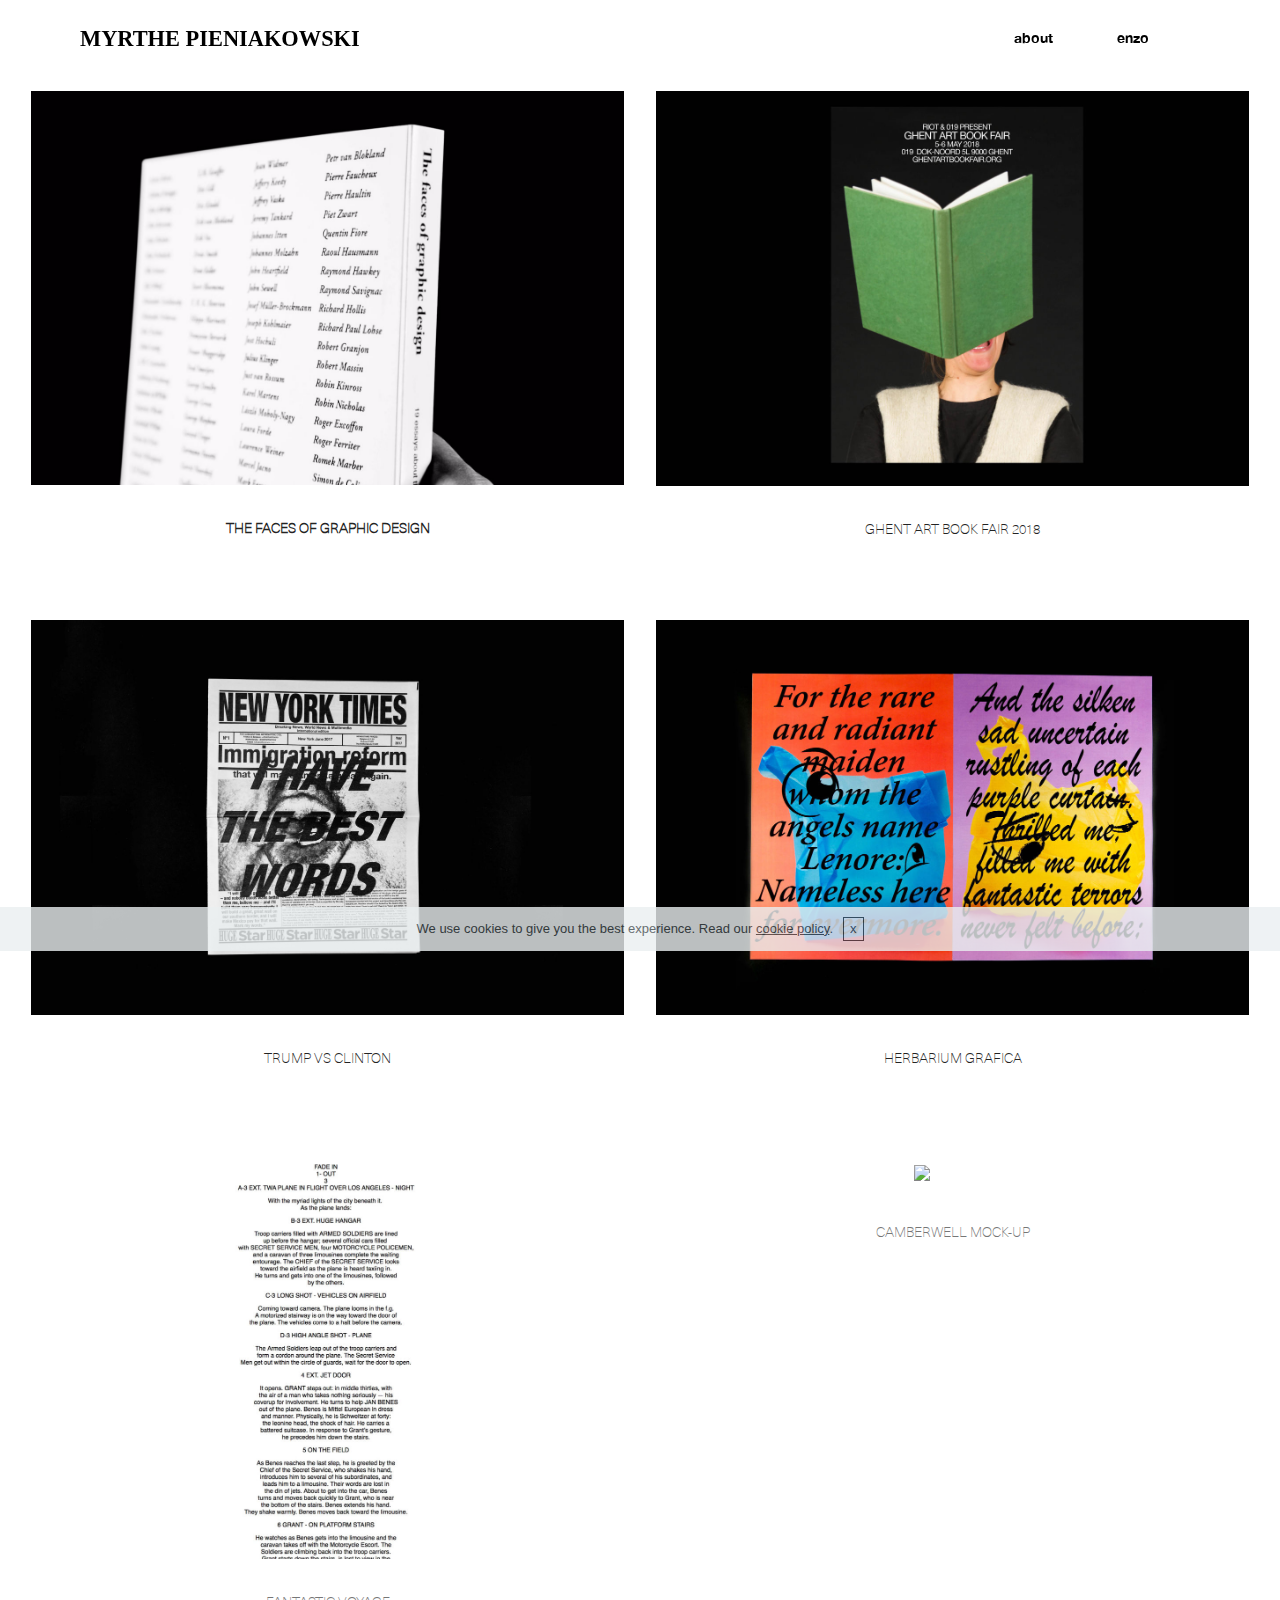
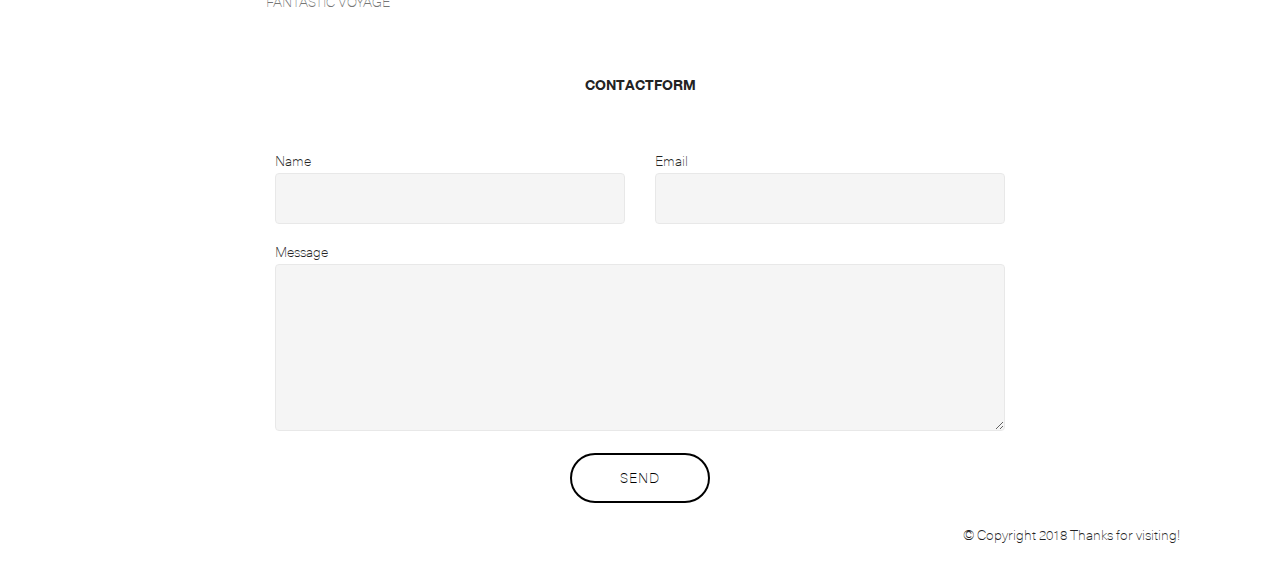
==== commit c0ca5dcd: "create github pages" ====
--- a/page1.html
+++ b/page1.html
@@ -23,6 +23,20 @@
   
 </head>
 <body>
+
+<!-- Google Analytics -->
+<!-- Global site tag (gtag.js) - Google Analytics -->
+<script async src="https://www.googletagmanager.com/gtag/js?id=UA-120008341-1"></script>
+<script>
+  window.dataLayer = window.dataLayer || [];
+  function gtag(){dataLayer.push(arguments);}
+  gtag('js', new Date());
+
+  gtag('config', 'UA-120008341-1');
+</script>
+<!-- /Google Analytics -->
+
+
   <section class="menu cid-qTjVnCFIsH" once="menu" id="menu2-3">
 
     
@@ -53,7 +67,7 @@
     </nav>
 </section>
 
-<section class="engine"><a href="https://mobirise.ws/m">drag and drop site maker</a></section><section class="features17 cid-qTkmqqYVy6" id="features17-n">
+<section class="engine"><a href="https://mobirise.ws/o">mobile website builder</a></section><section class="features17 cid-qTkmqqYVy6" id="features17-n">
     
     
 
@@ -192,7 +206,7 @@
             <div class="media-container-column col-lg-8" data-form-type="formoid">
                     <div data-form-alert="" hidden="">Bedankt om het formulier in te vullen!</div>
             
-                    <form class="mbr-form" action="https://mobirise.com/" method="post" data-form-title="Mobirise Form"><input type="hidden" name="email" data-form-email="true" value="LmYobnUQvQ6EKQYMFesGKyZbUwMnAuH4CcsvW3k6N6vcq0wrOK/qqtUGWlEocM2DKU2+rOaYqOgvRsfgyXxfAVuulFu8dyn8EsDNbWmtx7IQNLBK59IG9BbdH2R4JgW4" data-form-field="Email">
+                    <form class="mbr-form" action="https://mobirise.com/" method="post" data-form-title="Mobirise Form"><input type="hidden" name="email" data-form-email="true" value="T3IKojEo4RwLN3GSkanyuFPHFmQ5iI27jPFJcxsAPAB7gH9AV+VpgxY01+ANze9BvWRK+nfK3XL6bpuKvfviCM3sVoTshNr8EIU/MG7pFyLTlOp8kHOrMQ4vr39fVdjm" data-form-field="Email">
                         <div class="row row-sm-offset">
                             <div class="col-md-4 multi-horizontal" data-for="name">
                                 <div class="form-group">
@@ -242,12 +256,15 @@
   <script src="assets/popper/popper.min.js"></script>
   <script src="assets/tether/tether.min.js"></script>
   <script src="assets/bootstrap/js/bootstrap.min.js"></script>
-  <script src="assets/smoothscroll/smooth-scroll.js"></script>
+  <script src="assets/cookies-alert-plugin/cookies-alert-core.js"></script>
+  <script src="assets/cookies-alert-plugin/cookies-alert-script.js"></script>
   <script src="assets/dropdown/js/script.min.js"></script>
   <script src="assets/touchswipe/jquery.touch-swipe.min.js"></script>
+  <script src="assets/smoothscroll/smooth-scroll.js"></script>
   <script src="assets/theme/js/script.js"></script>
   <script src="assets/formoid/formoid.min.js"></script>
   
   
-</body>
+<input name="cookieData" type="hidden" data-cookie-text="We use cookies to give you the best experience. Read our <a href='privacy.html'>cookie policy</a>.">
+  </body>
 </html>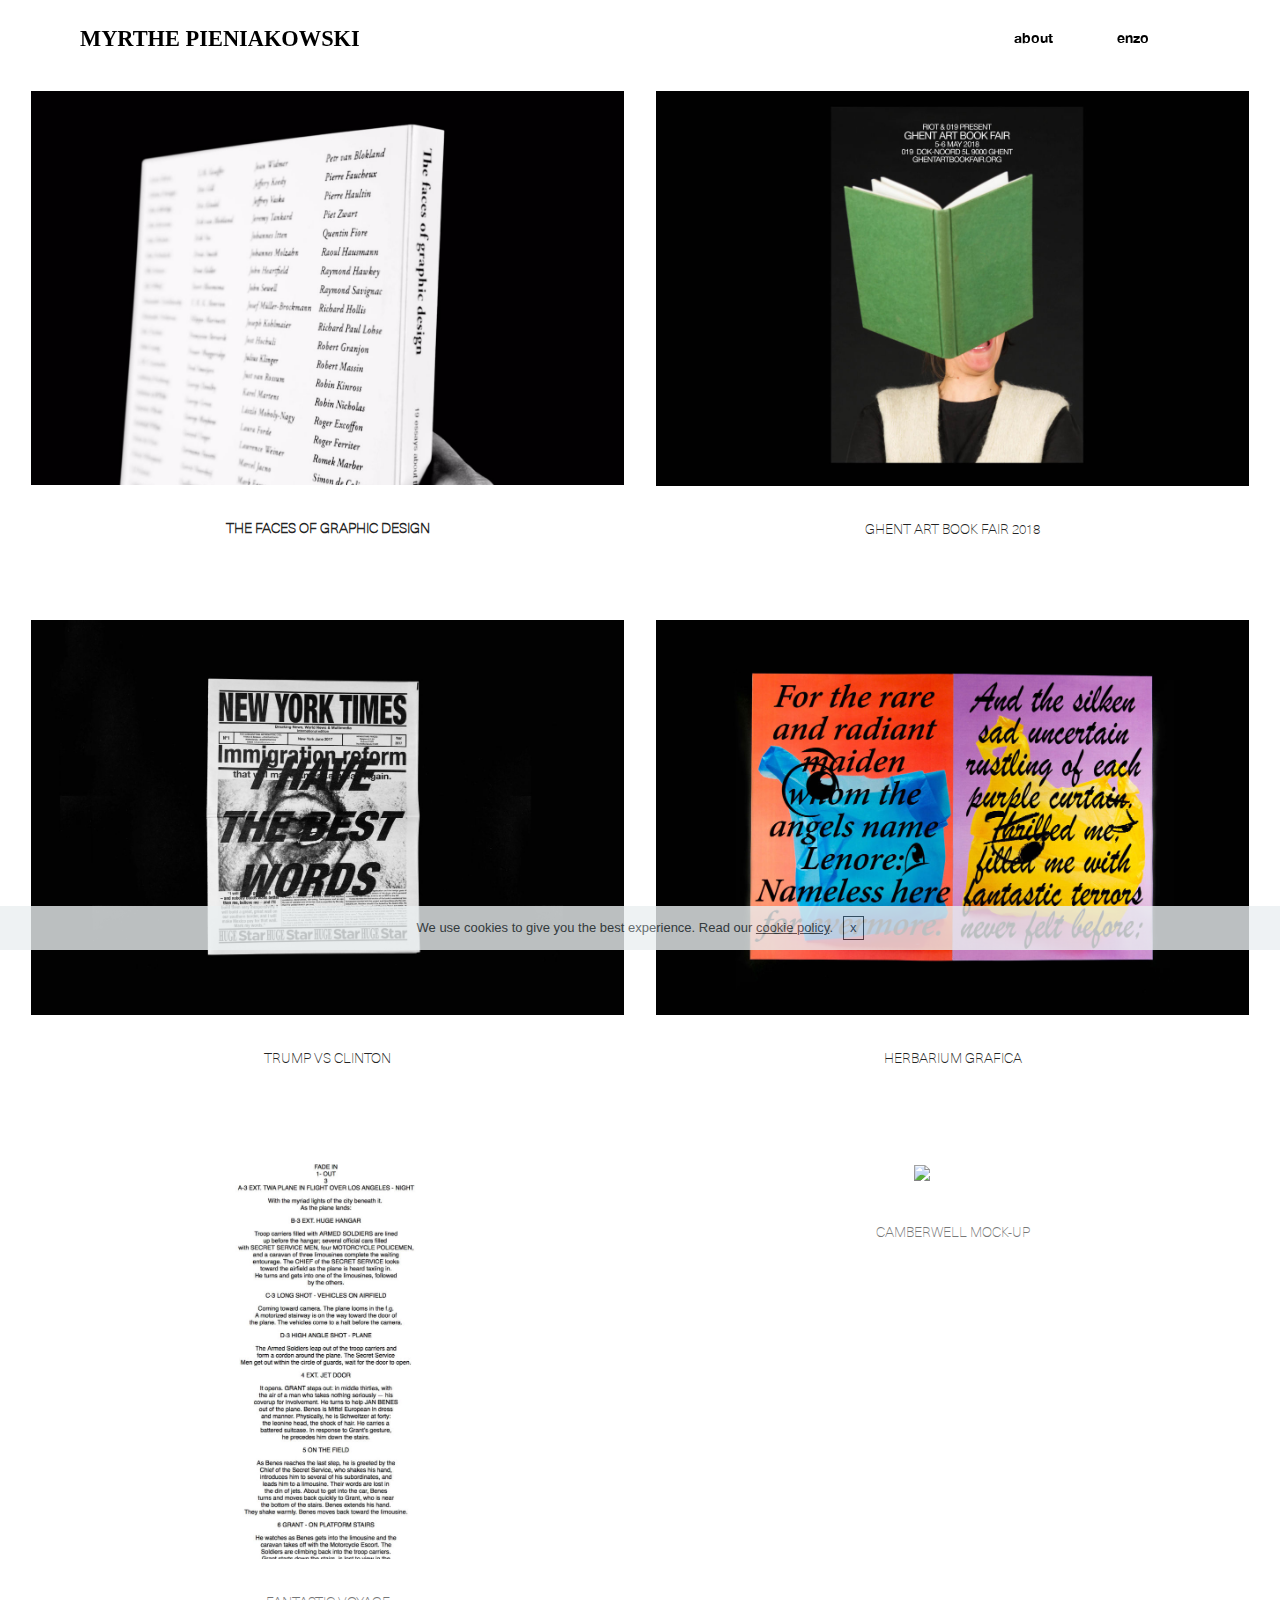
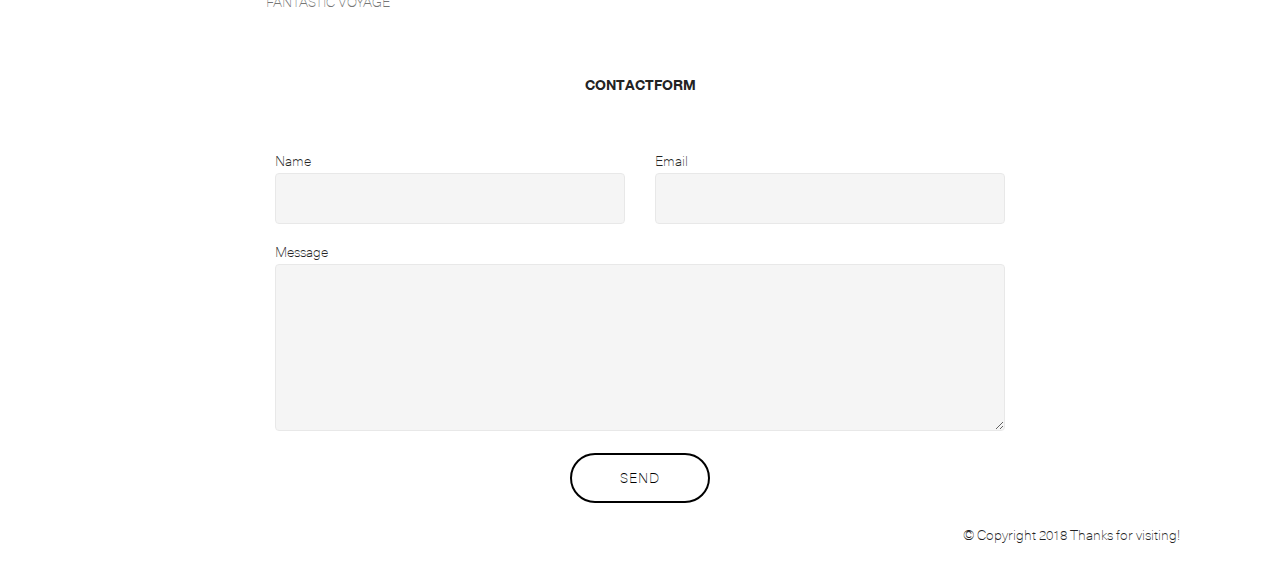
==== commit 8f5bc587: "create github pages" ====
--- a/page1.html
+++ b/page1.html
@@ -67,7 +67,7 @@
     </nav>
 </section>
 
-<section class="engine"><a href="https://mobirise.ws/o">mobile website builder</a></section><section class="features17 cid-qTkmqqYVy6" id="features17-n">
+<section class="engine"><a href="https://mobirise.ws/i">build free website</a></section><section class="features17 cid-qTkmqqYVy6" id="features17-n">
     
     
 
@@ -206,7 +206,7 @@
             <div class="media-container-column col-lg-8" data-form-type="formoid">
                     <div data-form-alert="" hidden="">Bedankt om het formulier in te vullen!</div>
             
-                    <form class="mbr-form" action="https://mobirise.com/" method="post" data-form-title="Mobirise Form"><input type="hidden" name="email" data-form-email="true" value="T3IKojEo4RwLN3GSkanyuFPHFmQ5iI27jPFJcxsAPAB7gH9AV+VpgxY01+ANze9BvWRK+nfK3XL6bpuKvfviCM3sVoTshNr8EIU/MG7pFyLTlOp8kHOrMQ4vr39fVdjm" data-form-field="Email">
+                    <form class="mbr-form" action="https://mobirise.com/" method="post" data-form-title="Mobirise Form"><input type="hidden" name="email" data-form-email="true" value="2yolmnLSImdQIeJxNMuZ4Qu7VNBqQz6ww64c9UxxZQhdGpqUCrcGZgJlLTnz3deK2Jfmo9NnheIIKgfZ95Dc30NGFlOmYMSTGVydreYAxwbnhNxMR/dZV/Mu0oMPWIVt" data-form-field="Email">
                         <div class="row row-sm-offset">
                             <div class="col-md-4 multi-horizontal" data-for="name">
                                 <div class="form-group">
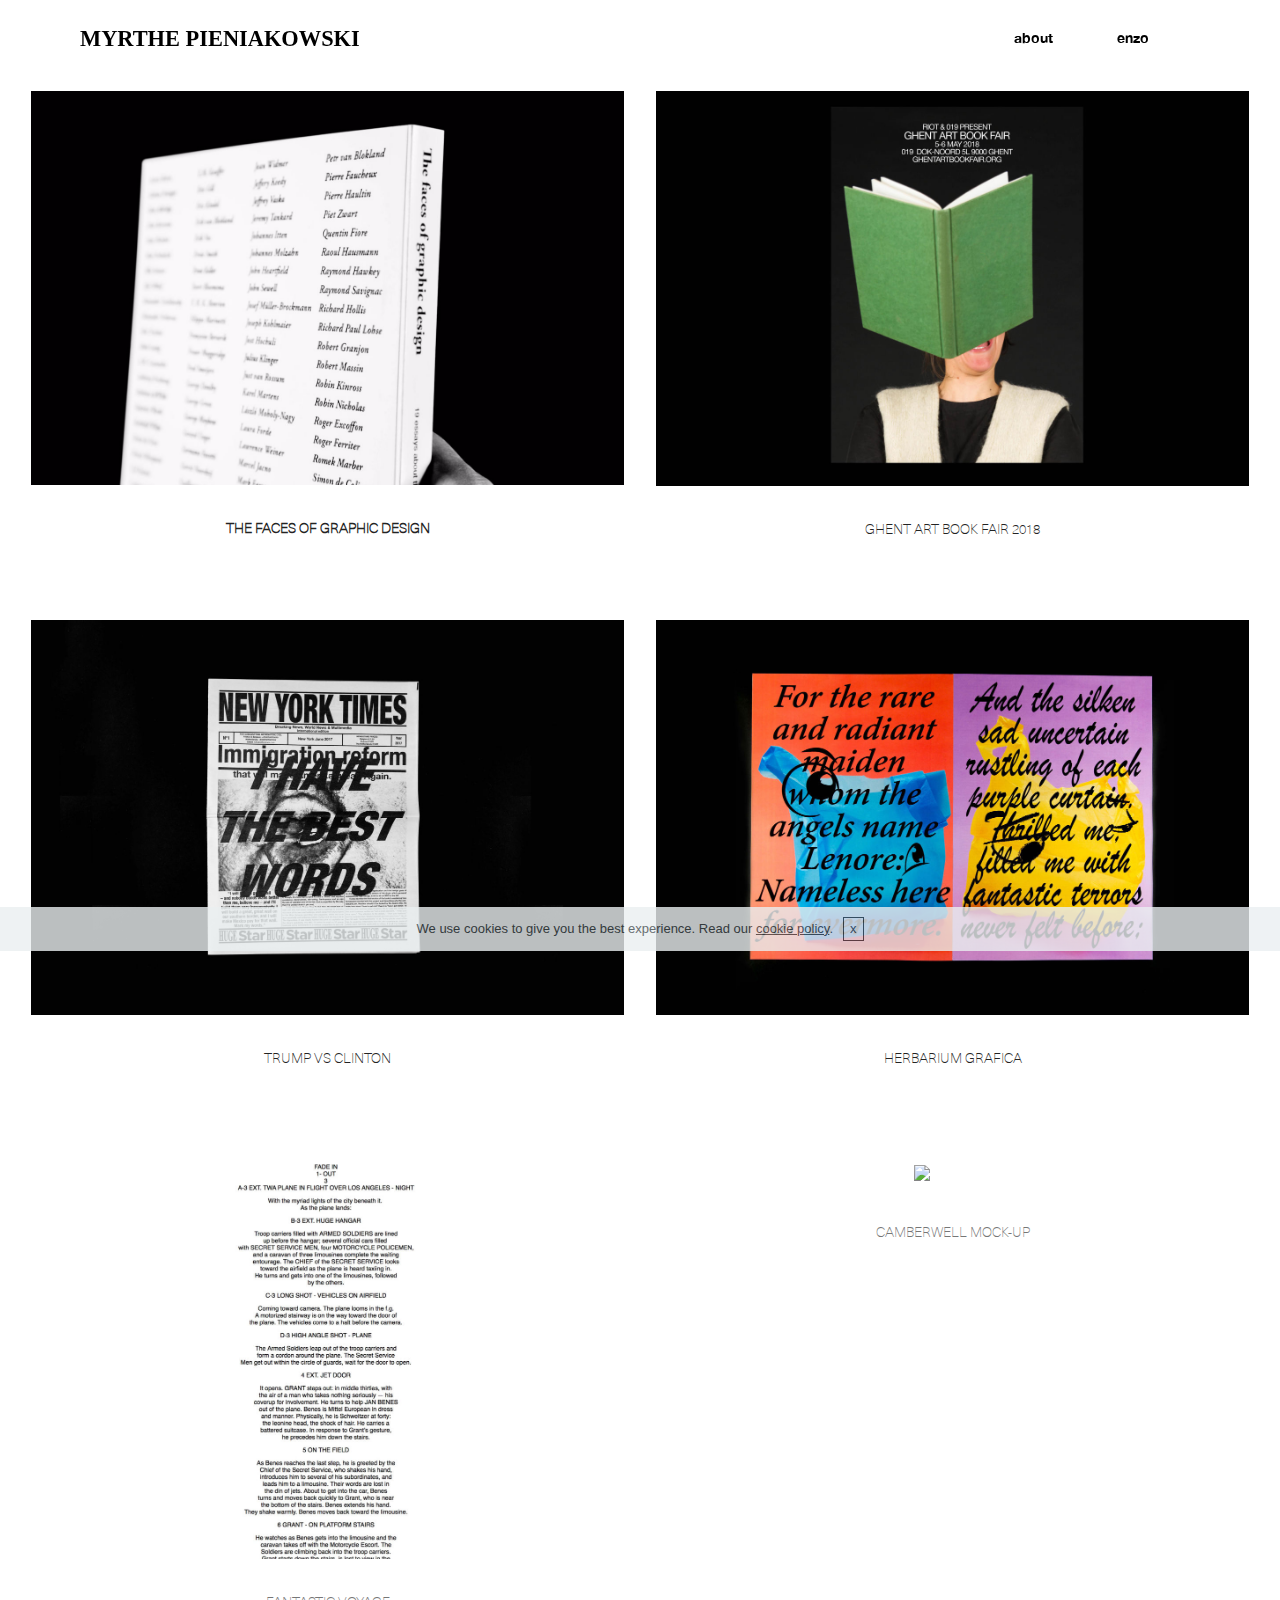
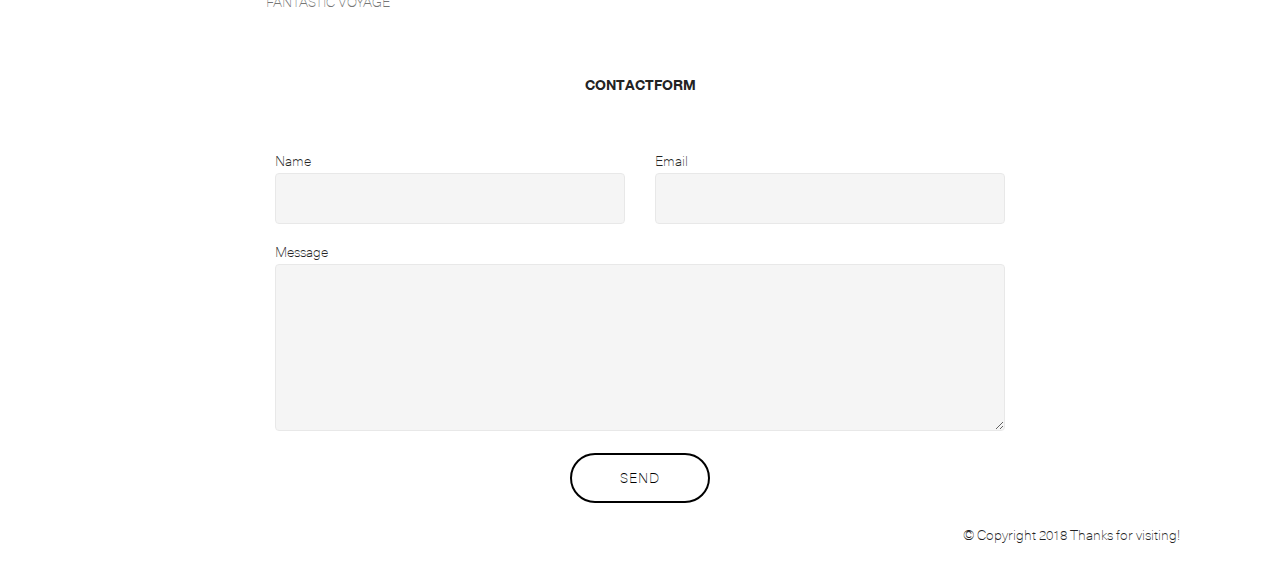
==== commit c22031d5: "create github pages" ====
--- a/page1.html
+++ b/page1.html
@@ -67,7 +67,7 @@
     </nav>
 </section>
 
-<section class="engine"><a href="https://mobirise.ws/i">build free website</a></section><section class="features17 cid-qTkmqqYVy6" id="features17-n">
+<section class="engine"><a href="https://mobirise.ws/g">create own website</a></section><section class="features17 cid-qTkmqqYVy6" id="features17-n">
     
     
 
@@ -206,7 +206,7 @@
             <div class="media-container-column col-lg-8" data-form-type="formoid">
                     <div data-form-alert="" hidden="">Bedankt om het formulier in te vullen!</div>
             
-                    <form class="mbr-form" action="https://mobirise.com/" method="post" data-form-title="Mobirise Form"><input type="hidden" name="email" data-form-email="true" value="2yolmnLSImdQIeJxNMuZ4Qu7VNBqQz6ww64c9UxxZQhdGpqUCrcGZgJlLTnz3deK2Jfmo9NnheIIKgfZ95Dc30NGFlOmYMSTGVydreYAxwbnhNxMR/dZV/Mu0oMPWIVt" data-form-field="Email">
+                    <form class="mbr-form" action="https://mobirise.com/" method="post" data-form-title="Mobirise Form"><input type="hidden" name="email" data-form-email="true" value="lSDh8t3+dk3m/rAwTK8mxZQybgI+t/qIUwJ2IOnZ+6DRLKHiJKjWlW6zYWqre5k3bUiud7THCIhrcNxK5j15bCk+V99zFeegmSNGQO1wHUeJzEo1CDRSvAAGTCzKo/bv" data-form-field="Email">
                         <div class="row row-sm-offset">
                             <div class="col-md-4 multi-horizontal" data-for="name">
                                 <div class="form-group">
